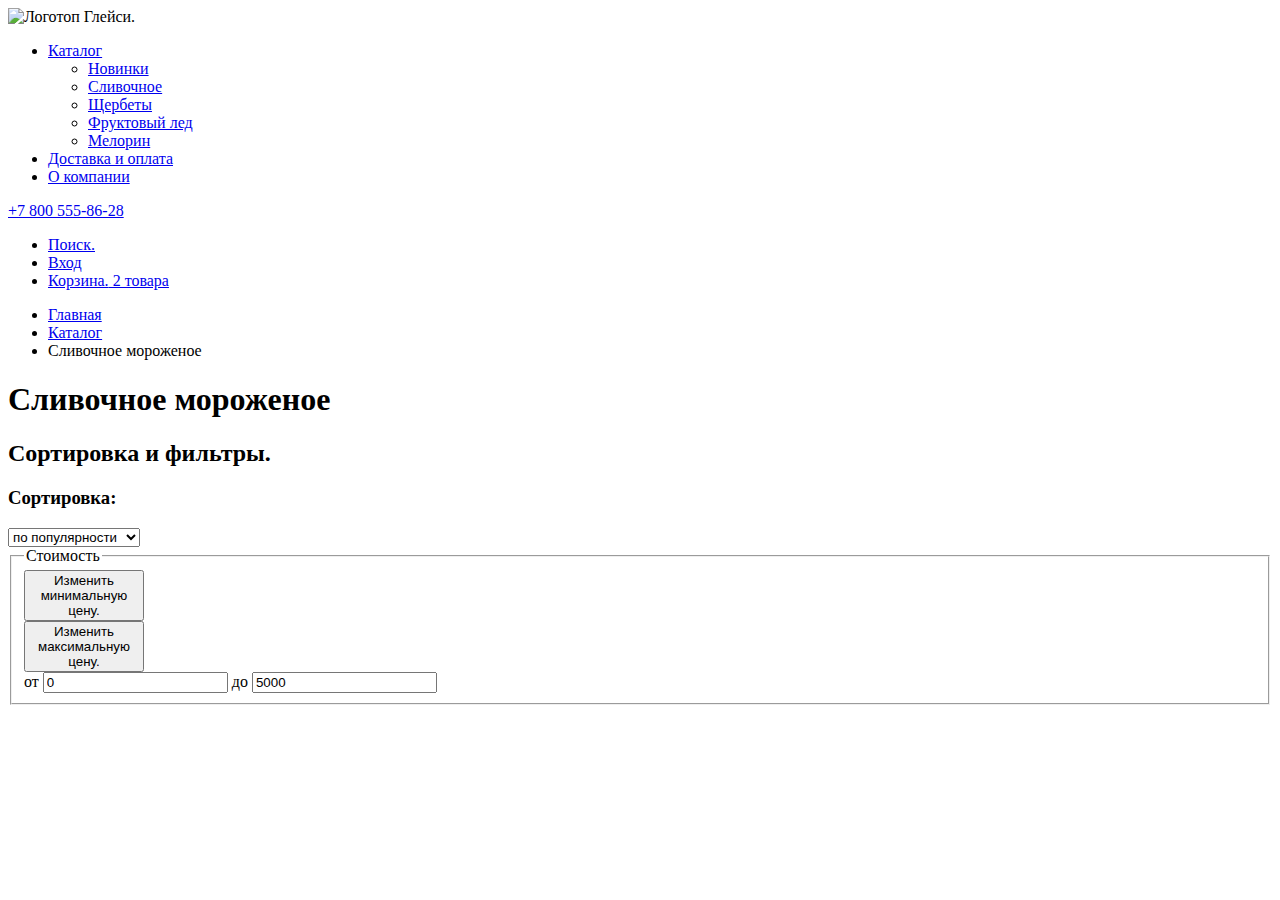
==== catalog.html @ 1df77bbe "разметка" ====
<!DOCTYPE html>
<html lang="ru">

  <head>
    <meta charset="utf-8">
    <title>Каталог: Сливочное мороженое</title>
    <link rel="stylesheet" href="styles/styles.css">
  </head>

  <body>
    <div class="page-wrapper">
      <header class="header main-header">
        <nav class="navigation">
          <img class="logo" src="" alt="Логотоп Глейси.">
          <ul class="navigation-list">
            <li class="navigation-item">
              <a class="navigation-link" href="#">
                Каталог
              </a>
              <ul class="submenu">
                <li class="submenu-item new-items">
                  <a class="submenu-link" href="#">Новинки</a>
                </li>
                <li class="submenu-item">
                  <a class="submenu-link" href="#">Сливочное</a>
                </li>
                <li class="submenu-item">
                  <a class="submenu-link" href="#">Щербеты</a>
                </li>
                <li class="submenu-item">
                  <a class="submenu-link" href="#">Фруктовый лед</a>
                </li>
                <li class="submenu-item">
                  <a class="submenu-link" href="#">Мелорин</a>
                </li>
              </ul>
            </li>
            <li class="navigation-item">
              <a class="navigation-link" href="#">
                Доставка и оплата
              </a>
            </li>
            <li class="navigation-item">
              <a class="navigation-link" href="#">
                О компании
              </a>
            </li>
          </ul>
        </nav>

        <div class="user-menu-wrapper">
          <a class="phone-link" href="tel:+78005558628">+7 800 555-86-28</a>
          <ul class="user-menu">
            <li class="user-menu-item search-link">
              <a class="user-menu-link" href="#">
                <span class="visually-hidden">Поиск.</span>
              </a>
            </li>
            <li class="user-menu-item login-link">
              <a class="user-menu-link" href="#">
                Вход
              </a>
            </li>
            <li class="user-menu-item cart-link">
              <a class="user-menu-link" href="#">
                <span class="visually-hidden">Корзина.</span>
                2 товара
              </a>
            </li>
          </ul>
        </div>
      </header>

      <main class="main-inner">
        <header class="inner-header">
          <ul class="breadcrumbs">
            <li class="breadcrumbs-item">
              <a class="breadcrumbs-link" href="index.html">Главная</a>
            </li>
            <li class="breadcrumbs-item">
              <a class="breadcrumbs-link" href="#">Каталог</a>
            </li>
            <li class="breadcrumbs-item">
              <a class="breadcrumbs-link breadcrumbs-link-current">Сливочное мороженое</a>
            </li>
          </ul>
          <h1 class="section-title">Сливочное мороженое</h1>
        </header>

        <section class="filters">
          <h2 class="visually-hidden">Сортировка и фильтры.</h2>
          <h3 class="filter-title">Сортировка:</h3>
          <select class="select-control">
            <option value="popular">по популярности</option>
            <option value="cheap">сначала дешевое</option>
            <option value="expensive">сначала дорогое</option>
          </select>
          <form class="catalog-filter" action="https://echo.htmlacademy.ru/" method="get">
            <fieldset class="catalog-filter-group">
              <legend class="catalog-filter-title price-title">Стоимость</legend>
              <div class="range">
                <div class="range-scale">
                  <div class="range-bar" style="left: 0; width: 120px">
                    <button class="range-toggle toggle-min" type="button">
                      <span class="visually-hidden">Изменить минимальную цену.</span>
                    </button>
                    <button class="range-toggle toggle-max" type="button">
                      <span class="visually-hidden">Изменить максимальную цену.</span>
                    </button>
                  </div>
                </div>
                <div class="range-wrapper-inputs">
                  <label class="catalog-filter-label">
                    от <input class="range-input" type="number" value="0" name="min-price">
                  </label>
                  <label class="catalog-filter-label">
                    до <input class="range-input" type="number" value="5000" name="max-price">
                  </label>
                </div>
              </div>
            </fieldset>
          </form>
        </section>
      </main>

      <footer>

      </footer>
    </div>
  </body>

</html>
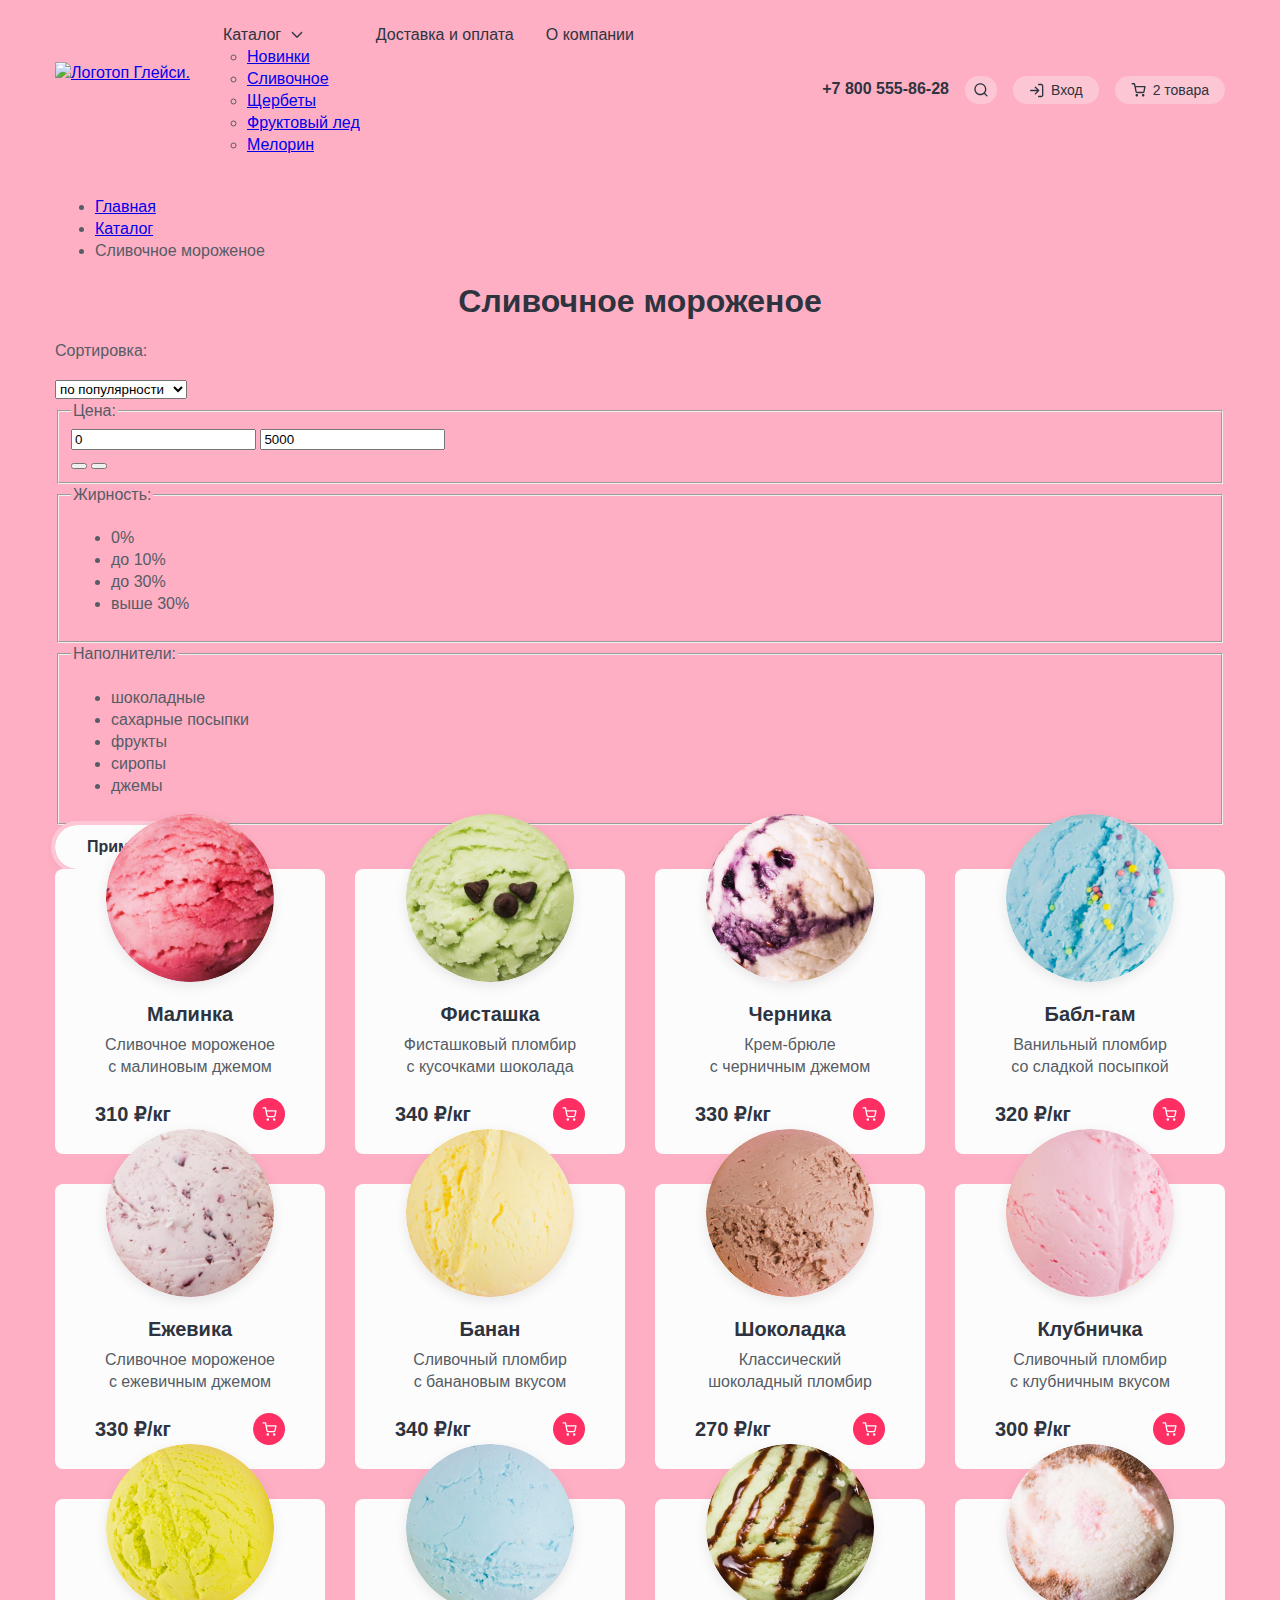
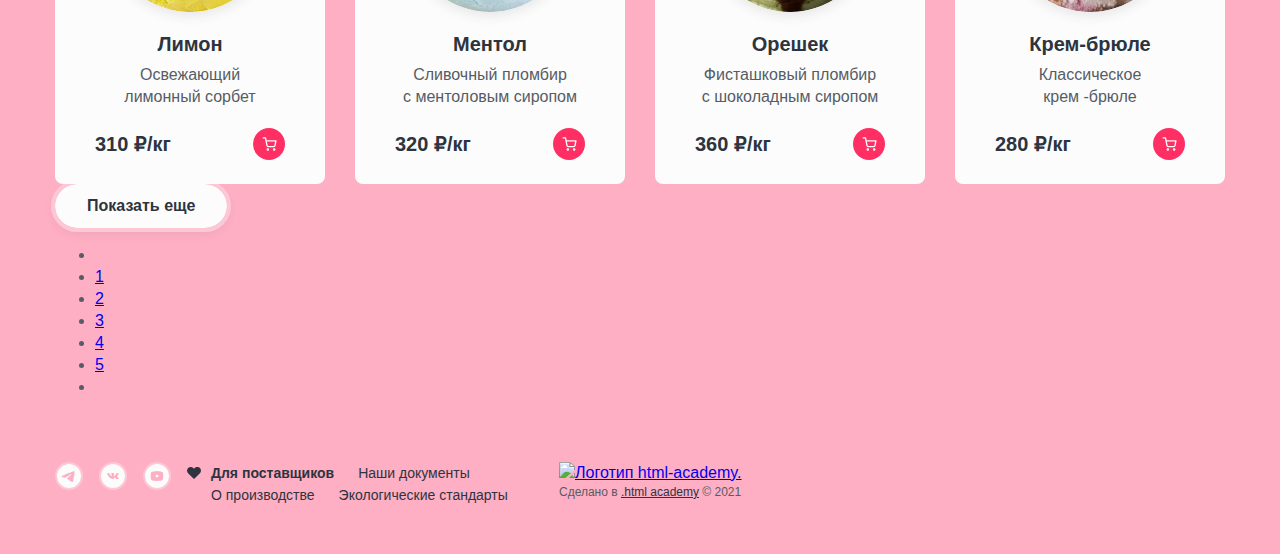
==== commit 02fd9684: "Стилизация главной страницы" ====
--- a/catalog.html
+++ b/catalog.html
@@ -11,10 +11,12 @@
     <div class="page-wrapper">
       <header class="header main-header">
         <nav class="navigation">
-          <img class="logo" src="" alt="Логотоп Глейси.">
+          <a class="logo-link" href="index.html">
+            <img class="logo" src="images/logo.svg" alt="Логотоп Глейси." width="137" height="56">
+          </a>
           <ul class="navigation-list">
             <li class="navigation-item">
-              <a class="navigation-link" href="#">
+              <a class="navigation-link catalog-link" href="#">
                 Каталог
               </a>
               <ul class="submenu">
@@ -51,18 +53,18 @@
         <div class="user-menu-wrapper">
           <a class="phone-link" href="tel:+78005558628">+7 800 555-86-28</a>
           <ul class="user-menu">
-            <li class="user-menu-item search-link">
-              <a class="user-menu-link" href="#">
+            <li class="user-menu-item">
+              <a class="user-menu-link search-link" href="#">
                 <span class="visually-hidden">Поиск.</span>
               </a>
             </li>
-            <li class="user-menu-item login-link">
-              <a class="user-menu-link" href="#">
+            <li class="user-menu-item">
+              <a class="user-menu-link login-link" href="#">
                 Вход
               </a>
             </li>
-            <li class="user-menu-item cart-link">
-              <a class="user-menu-link" href="#">
+            <li class="user-menu-item">
+              <a class="user-menu-link cart-link" href="#">
                 <span class="visually-hidden">Корзина.</span>
                 2 товара
               </a>
@@ -89,15 +91,28 @@
 
         <section class="filters">
           <h2 class="visually-hidden">Сортировка и фильтры.</h2>
-          <h3 class="filter-title">Сортировка:</h3>
+          <p class="filter-title">Сортировка:</p>
           <select class="select-control">
             <option value="popular">по популярности</option>
             <option value="cheap">сначала дешевое</option>
             <option value="expensive">сначала дорогое</option>
           </select>
+
           <form class="catalog-filter" action="https://echo.htmlacademy.ru/" method="get">
             <fieldset class="catalog-filter-group">
-              <legend class="catalog-filter-title price-title">Стоимость</legend>
+              <legend class="filter-title price-title">Цена:</legend>
+
+              <div class="range-wrapper-inputs">
+                <label class="catalog-filter-label">
+                  <span class="visually-hidden">от.</span>
+                  <input class="range-input" type="number" value="0" name="min-price">
+                </label>
+                <label class="catalog-filter-label">
+                  <span class="visually-hidden">до.</span>
+                  <input class="range-input" type="number" value="5000" name="max-price">
+                </label>
+              </div>
+
               <div class="range">
                 <div class="range-scale">
                   <div class="range-bar" style="left: 0; width: 120px">
@@ -109,22 +124,340 @@
                     </button>
                   </div>
                 </div>
-                <div class="range-wrapper-inputs">
-                  <label class="catalog-filter-label">
-                    от <input class="range-input" type="number" value="0" name="min-price">
-                  </label>
-                  <label class="catalog-filter-label">
-                    до <input class="range-input" type="number" value="5000" name="max-price">
-                  </label>
-                </div>
               </div>
             </fieldset>
+
+            <fieldset class="catalog-filter-group">
+              <legend class="filter-title">Жирность:</legend>
+              <ul class="catalog-filter-list">
+                <li class="catalog-filter-item">
+                  <label class="control">
+                    <input class="control-input visually-hidden" type="radio" name="fat-content" value="0%">
+                    <span class="control-mark"></span>
+                    <span class="control-label">0%</span>
+                  </label>
+                </li>
+                <li class="catalog-filter-item">
+                  <label class="control">
+                    <input class="control-input visually-hidden" type="radio" name="fat-content" value="до 10%" checked>
+                    <span class="control-mark"></span>
+                    <span class="control-label">до 10%</span>
+                  </label>
+                </li>
+                <li class="catalog-filter-item">
+                  <label class="control">
+                    <input class="control-input visually-hidden" type="radio" name="fat-content" value="до 30%">
+                    <span class="control-mark"></span>
+                    <span class="control-label">до 30%</span>
+                  </label>
+                </li>
+                <li class="catalog-filter-item">
+                  <label class="control">
+                    <input class="control-input visually-hidden" type="radio" name="fat-content" value="выше 30%">
+                    <span class="control-mark"></span>
+                    <span class="control-label">выше 30%</span>
+                  </label>
+                </li>
+              </ul>
+            </fieldset>
+
+            <fieldset class="catalog-filter-group">
+              <legend class="filter-title">Наполнители:</legend>
+              <ul class="catalog-filter-list">
+                <li class="catalog-filter-item">
+                  <label class="control">
+                    <input class="control-input visually-hidden" type="checkbox" name="chocolate" checked>
+                    <span class="control-mark"></span>
+                    <span class="control-label">шоколадные</span>
+                  </label>
+                </li>
+                <li class="catalog-filter-item">
+                  <label class="control">
+                    <input class="control-input visually-hidden" type="checkbox" name="sugar" checked>
+                    <span class="control-mark"></span>
+                    <span class="control-label">сахарные посыпки</span>
+                  </label>
+                </li>
+                <li class="catalog-filter-item">
+                  <label class="control">
+                    <input class="control-input visually-hidden" type="checkbox" name="fruits">
+                    <span class="control-mark"></span>
+                    <span class="control-label">фрукты</span>
+                  </label>
+                </li>
+                <li class="catalog-filter-item">
+                  <label class="control">
+                    <input class="control-input visually-hidden" type="checkbox" name="syrups">
+                    <span class="control-mark"></span>
+                    <span class="control-label">сиропы</span>
+                  </label>
+                </li>
+                <li class="catalog-filter-item">
+                  <label class="control">
+                    <input class="control-input visually-hidden" type="checkbox" name="jam">
+                    <span class="control-mark"></span>
+                    <span class="control-label">джемы</span>
+                  </label>
+                </li>
+              </ul>
+            </fieldset>
+            <button class="button filter-button" type="submit">Применить</button>
           </form>
         </section>
+
+        <section class="catalog">
+          <h2 class="visually-hidden">Каталог.</h2>
+          <ul class="product-list">
+            <li class="product-list-item">
+              <a class="product-list-link" href="#">
+                <img class="product-img" src="images/raspberry.png" alt="" width="168" height="168">
+                <h2 class="product-title">Малинка</h2>
+                <p class="product-description">Сливочное мороженое с&nbsp;малиновым джемом</p>
+              </a>
+              <div class="price-wrapper">
+                <b class="product-price">310 ₽/кг</b>
+                <button class="add-to-cart-button" type="button">
+                  <span class="visually-hidden">Добавить в корзину.</span>
+                </button>
+              </div>
+            </li>
+            <li class="product-list-item">
+              <a class="product-list-link" href="#">
+                <img class="product-img" src="images/pistachio.png" alt="" width="168" height="168">
+                <h2 class="product-title">Фисташка</h2>
+                <p class="product-description">Фисташковый пломбир с&nbsp;кусочками шоколада</p>
+              </a>
+              <div class="price-wrapper">
+                <b class="product-price">340 ₽/кг</b>
+                <button class="add-to-cart-button" type="button">
+                  <span class="visually-hidden">Добавить в корзину.</span>
+                </button>
+              </div>
+            </li>
+            <li class="product-list-item">
+              <a class="product-list-link" href="#">
+                <img class="product-img" src="images/blueberry.png" alt="" width="168" height="168">
+                <h2 class="product-title">Черника</h2>
+                <p class="product-description">Крем-брюле с&nbsp;черничным джемом</p>
+              </a>
+              <div class="price-wrapper">
+                <b class="product-price">330 ₽/кг</b>
+                <button class="add-to-cart-button" type="button">
+                  <span class="visually-hidden">Добавить в корзину.</span>
+                </button>
+              </div>
+            </li>
+            <li class="product-list-item">
+              <a class="product-list-link" href="#">
+                <img class="product-img" src="images/bubble-gum.png" alt="" width="168" height="168">
+                <h2 class="product-title">Бабл-гам</h2>
+                <p class="product-description">Ванильный пломбир со&nbsp;сладкой посыпкой</p>
+              </a>
+              <div class="price-wrapper">
+                <b class="product-price">320 ₽/кг</b>
+                <button class="add-to-cart-button" type="button">
+                  <span class="visually-hidden">Добавить в корзину.</span>
+                </button>
+              </div>
+            </li>
+            <li class="product-list-item">
+              <a class="product-list-link" href="#">
+                <img class="product-img" src="images/blackberry.png" alt="" width="168" height="168">
+                <h2 class="product-title">Ежевика</h2>
+                <p class="product-description">Сливочное мороженое с&nbsp;ежевичным джемом</p>
+              </a>
+              <div class="price-wrapper">
+                <b class="product-price">330 ₽/кг</b>
+                <button class="add-to-cart-button" type="button">
+                  <span class="visually-hidden">Добавить в корзину.</span>
+                </button>
+              </div>
+            </li>
+            <li class="product-list-item">
+              <a class="product-list-link" href="#">
+                <img class="product-img" src="images/banana.png" alt="" width="168" height="168">
+                <h2 class="product-title">Банан</h2>
+                <p class="product-description">Сливочный пломбир с&nbsp;банановым вкусом</p>
+              </a>
+              <div class="price-wrapper">
+                <b class="product-price">340 ₽/кг</b>
+                <button class="add-to-cart-button" type="button">
+                  <span class="visually-hidden">Добавить в корзину.</span>
+                </button>
+              </div>
+            </li>
+            <li class="product-list-item">
+              <a class="product-list-link" href="#">
+                <img class="product-img" src="images/chocolate.png" alt="" width="168" height="168">
+                <h2 class="product-title">Шоколадка</h2>
+                <p class="product-description">Классический шоколадный&nbsp;пломбир</p>
+              </a>
+              <div class="price-wrapper">
+                <b class="product-price">270 ₽/кг</b>
+                <button class="add-to-cart-button" type="button">
+                  <span class="visually-hidden">Добавить в корзину.</span>
+                </button>
+              </div>
+            </li>
+            <li class="product-list-item">
+              <a class="product-list-link" href="#">
+                <img class="product-img" src="images/strawberry.png" alt="" width="168" height="168">
+                <h2 class="product-title">Клубничка</h2>
+                <p class="product-description">Сливочный пломбир с&nbsp;клубничным вкусом</p>
+              </a>
+              <div class="price-wrapper">
+                <b class="product-price">300 ₽/кг</b>
+                <button class="add-to-cart-button" type="button">
+                  <span class="visually-hidden">Добавить в корзину.</span>
+                </button>
+              </div>
+            </li>
+            <li class="product-list-item">
+              <a class="product-list-link" href="#">
+                <img class="product-img" src="images/lemon.png" alt="" width="168" height="168">
+                <h2 class="product-title">Лимон</h2>
+                <p class="product-description">Освежающий лимонный&nbsp;сорбет</p>
+              </a>
+              <div class="price-wrapper">
+                <b class="product-price">310 ₽/кг</b>
+                <button class="add-to-cart-button" type="button">
+                  <span class="visually-hidden">Добавить в корзину.</span>
+                </button>
+              </div>
+            </li>
+            <li class="product-list-item">
+              <a class="product-list-link" href="#">
+                <img class="product-img" src="images/menthol.png" alt="" width="168" height="168">
+                <h2 class="product-title">Ментол</h2>
+                <p class="product-description">Сливочный пломбир с&nbsp;ментоловым сиропом</p>
+              </a>
+              <div class="price-wrapper">
+                <b class="product-price">320 ₽/кг</b>
+                <button class="add-to-cart-button" type="button">
+                  <span class="visually-hidden">Добавить в корзину.</span>
+                </button>
+              </div>
+            </li>
+            <li class="product-list-item">
+              <a class="product-list-link" href="#">
+                <img class="product-img" src="images/nut.png" alt="" width="168" height="168">
+                <h2 class="product-title">Орешек</h2>
+                <p class="product-description">Фисташковый пломбир с&nbsp;шоколадным сиропом</p>
+              </a>
+              <div class="price-wrapper">
+                <b class="product-price">360 ₽/кг</b>
+                <button class="add-to-cart-button" type="button">
+                  <span class="visually-hidden">Добавить в корзину.</span>
+                </button>
+              </div>
+            </li>
+            <li class="product-list-item">
+              <a class="product-list-link" href="#">
+                <img class="product-img" src="images/creme-brulee.png" alt="" width="168" height="168">
+                <h2 class="product-title">Крем-брюле</h2>
+                <p class="product-description">Классическое крем&nbsp;-брюле </p>
+              </a>
+              <div class="price-wrapper">
+                <b class="product-price">280 ₽/кг</b>
+                <button class="add-to-cart-button" type="button">
+                  <span class="visually-hidden">Добавить в корзину.</span>
+                </button>
+              </div>
+            </li>
+          </ul>
+
+          <div class="pagination-wrapper">
+            <button class="button button-light button-show-more" type="button">Показать еще</button>
+            <ul class="pagination">
+              <li class="pagination-button pagination-prev">
+                <a class="pagination-prev-link" href="#">
+                  <span class="visually-hidden">Назад.</span>
+                </a>
+              </li>
+              <li class="pagination-item">
+                <a class="pagination-link pagination-current" href="#">1</a>
+              </li>
+              <li class="pagination-item">
+                <a class="pagination-link" href="#">2</a>
+              </li>
+              <li class="pagination-item">
+                <a class="pagination-link" href="#">3</a>
+              </li>
+              <li class="pagination-item">
+                <a class="pagination-link" href="#">4</a>
+              </li>
+              <li class="pagination-item">
+                <a class="pagination-link" href="#">5</a>
+              </li>
+              <li class="pagination-button pagination-next">
+                <a class="pagination-next-link" href="#">
+                  <span class="visually-hidden">Вперёд.</span>
+                </a>
+              </li>
+            </ul>
+          </div>
+        </section>
       </main>
 
-      <footer>
-
+      <footer class="footer catalog-footer">
+        <ul class="social-list footer-social-list">
+          <ul class="social-list footer-social-list">
+            <li class="social-item">
+              <a class="social-link telegram-link" href="https://t.me/htmlacademy" target="_blank">
+                <svg class="telegram-icon" xmlns="http://www.w3.org/2000/svg" width="24" height="24" fill="none"
+                  viewBox="0 0 16 16">
+                  <path fill="currentColor" fill-rule="evenodd"
+                    d="M16 8A8 8 0 1 1 0 8a8 8 0 0 1 16 0ZM8.287 5.906c-.778.323-2.334.993-4.666 2.01-.378.15-.577.297-.595.441-.03.244.275.34.69.47l.175.056c.408.133.958.288 1.243.294.26.006.549-.101.868-.32 2.179-1.471 3.303-2.214 3.374-2.23.05-.012.12-.026.166.016.047.041.042.12.037.141-.03.129-1.226 1.241-1.846 1.817a18.84 18.84 0 0 0-.546.522c-.38.366-.664.64.016 1.088.326.216.588.394.848.571.285.194.569.387.937.629.093.061.183.124.27.186.331.237.63.449.997.416.214-.02.435-.221.547-.82.265-1.418.786-4.487.907-5.752a1.41 1.41 0 0 0-.014-.315.337.337 0 0 0-.114-.217.522.522 0 0 0-.31-.093c-.301.005-.762.166-2.984 1.09Z"
+                    clip-rule="evenodd" />
+                </svg>
+                <span class="visually-hidden">Телеграм.</span>
+              </a>
+            </li>
+            <li class="social-item">
+              <a class="social-link vk-link" href="https://vk.com/htmlacademy" target="_blank">
+                <svg class="vk-icon" xmlns="http://www.w3.org/2000/svg" width="24" height="24" fill="none"
+                  viewBox="0 0 16 16">
+                  <path fill="currentColor" fill-rule="evenodd"
+                    d="M16 8A8 8 0 1 1 0 8a8 8 0 0 1 16 0ZM8.392 9.983h-.478s-1.055.056-1.984-.792c-1.013-.925-1.908-2.76-1.908-2.76s-.052-.12.004-.178c.063-.066.235-.07.235-.07l1.143-.006s.108.016.185.065c.063.041.099.118.099.118s.185.41.43.78c.477.723.7.881.861.803.237-.112.166-1.022.166-1.022s.004-.33-.12-.477c-.095-.114-.275-.147-.354-.156-.065-.008.041-.139.178-.198.206-.088.569-.093.998-.09.334.004.43.022.561.05.304.064.294.27.274.714a9.697 9.697 0 0 0-.013.464l-.003.126c-.007.228-.015.488.156.585.087.05.301.007.837-.79.254-.378.444-.822.444-.822s.042-.08.107-.113c.066-.035.155-.024.155-.024l1.203-.007s.361-.038.42.105c.061.15-.135.5-.627 1.075-.463.541-.69.743-.672.92.013.13.16.247.445.48.592.481.75.734.788.794a.326.326 0 0 0 .007.01c.265.386-.294.416-.294.416l-1.069.013s-.23.04-.531-.142c-.158-.095-.313-.25-.46-.398-.225-.226-.433-.435-.61-.386-.298.083-.289.646-.289.646s.002.12-.066.184c-.073.07-.218.083-.218.083Z"
+                    clip-rule="evenodd" />
+                </svg>
+                <span class="visually-hidden">Вконтакте.</span>
+              </a>
+            </li>
+            <li class="social-item">
+              <a class="social-link youtube-link" href="https://www.youtube.com/user/htmlacademyru" target="_blank">
+                <svg class="youtube-icon" xmlns="http://www.w3.org/2000/svg" width="24" height="24" fill="none"
+                  viewBox="0 0 16 16">
+                  <path fill="currentColor"
+                    d="m9.336 7.86-1.872-.873c-.163-.075-.297.01-.297.19v1.646c0 .18.134.265.297.19l1.871-.874c.164-.076.164-.201 0-.278ZM8 0a8 8 0 1 0 0 16A8 8 0 0 0 8 0Zm0 11.25c-4.095 0-4.167-.37-4.167-3.25S3.905 4.75 8 4.75s4.167.37 4.167 3.25-.072 3.25-4.167 3.25Z" />
+                </svg>
+                <span class="visually-hidden">Ютуб.</span>
+              </a>
+            </li>
+          </ul>
+
+          <ul class="footer-menu">
+            <li class="footer-menu-item">
+              <a class="footer-menu-link heart-link" href="#">Для поставщиков</a>
+            </li>
+            <li class="footer-menu-item">
+              <a class="footer-menu-link" href="#">Наши документы</a>
+            </li>
+            <li class="footer-menu-item">
+              <a class="footer-menu-link" href="#">О производстве</a>
+            </li>
+            <li class="footer-menu-item">
+              <a class="footer-menu-link" href="#">Экологические стандарты</a>
+            </li>
+          </ul>
+
+          <div class="html-academy">
+            <a href="https://htmlacademy.ru/" target="_blank">
+              <img class="html-logo" src="" alt="Логотип html-academy.">
+            </a>
+            <p class="made-in-html">Сделано в <a class="html-academy-link" href="https://htmlacademy.ru/"
+                target="_blank">.html academy</a> © 2021</p>
+          </div>
       </footer>
     </div>
   </body>
--- a/styles/styles.css
+++ b/styles/styles.css
@@ -0,0 +1,920 @@
+@font-face {
+  font-family: "Inter";
+  font-style: normal;
+  font-weight: 400;
+  src: url("../fonts/inter-400.woff2") format("woff2");
+  font-display: swap;
+}
+
+@font-face {
+  font-family: "Inter";
+  font-style: normal;
+  font-weight: 700;
+  src: url("../fonts/inter-700.woff2") format("woff2");
+  font-display: swap;
+}
+
+@font-face {
+  font-family: "Inter";
+  font-style: normal;
+  font-weight: 900;
+  src: url("../fonts/inter-900.woff2") format("woff2");
+  font-display: swap;
+}
+
+.visually-hidden {
+  position: absolute;
+  width: 1px;
+  height: 1px;
+  margin: -1px;
+  padding: 0;
+  border: 0;
+  clip: rect(0 0 0 0);
+  overflow: hidden;
+}
+
+body {
+  font-family: "Inter", sans-serif;
+  font-weight: 400;
+  font-size: 16px;
+  line-height: 22px;
+  color: #565c66;
+  background-color: #feafc3;
+  padding: 0;
+  margin: 0;
+}
+
+.button {
+  font-family: inherit;
+  font-weight: 700;
+  font-size: 16px;
+  line-height: 20px;
+  text-align: center;
+  color: #2D3440;
+  background-color: #fcfcfc;
+  padding: 12px 32px;
+  border-radius: 26px;
+  border: none;
+  outline: 4px solid #fec7d5;
+  box-shadow: 0 4px 12px rgba(45, 52, 64, 0.1);
+  cursor: pointer;
+}
+
+.button:hover {
+  background-color: #fec7d5;
+  outline: 4px solid #fcfcfc;
+  box-shadow: 0 4px 15px rgba(133, 133, 133, 0.15);
+}
+
+.button:active {
+  background: #fcfcfc;
+  outline: 2px solid #2d3440;
+}
+
+.button:focus {
+  background: #fec7d5;
+  outline: 2px solid #2d3440;
+}
+
+.button:disabled {
+  font-weight: 400;
+  color: #b9b9b9;
+  background: #e7e7e7;
+}
+
+.button:disabled:hover {
+  outline: 4px solid #fec7d5;
+  cursor: default;
+}
+
+.pink-button {
+  color: #fcfcfc;
+  background-color: #ff2f64;
+}
+
+.pink-button:hover {
+  color: #2d3440;
+  background: rgba(252, 252, 252, 0.3);
+  outline: 4px solid #FF2F64;
+}
+
+.pink-button:active {
+  color: #fcfcfc;
+  background: #FEAFC3;
+  outline: 2px solid #2D3440;
+  box-shadow: 0 4px 12px rgba(45, 52, 64, 0.1);
+}
+
+.pink-button:focus {
+  outline: 2px solid #2D3440;
+  background-color: #ff2f64;
+  box-shadow: 0 4px 12px rgba(45, 52, 64, 0.1);
+}
+
+.pink-button:disabled {
+  font-weight: 400;
+  color: #565c66;
+  background: #b9b9b9;
+  outline: 4px solid rgba(185, 185, 185, 0.3);
+}
+
+.pink-button:disabled:hover {
+  outline: 4px solid rgba(185, 185, 185, 0.3);
+}
+
+.page-wrapper {
+  width: 1170px;
+  margin: 0 auto;
+}
+
+.header {
+  display: flex;
+  flex-wrap: wrap;
+  justify-content: space-between;
+  align-items: center;
+  padding: 24px 0;
+}
+
+.logo-link {
+  width: 137px;
+  height: 56px;
+  margin-right: 15px;
+}
+
+.navigation {
+  display: flex;
+  flex-wrap: wrap;
+  align-items: center;
+}
+
+.navigation-list {
+  width: 500px;
+  display: flex;
+  flex-wrap: wrap;
+  list-style-type: none;
+  margin: 0;
+  padding: 0;
+}
+
+.navigation-link {
+  font-weight: 400;
+  font-size: 16px;
+  line-height: 20px;
+  color: #2d3440;
+  text-decoration: none;
+  padding: 8px 16px;
+}
+
+.catalog-link {
+  padding-right: 38px;
+  background: url("../images/arrow.svg") no-repeat right 16px center;
+}
+
+.user-menu-wrapper {
+  display: flex;
+  flex-wrap: wrap;
+  gap: 16px;
+}
+
+.user-menu {
+  display: flex;
+  flex-wrap: wrap;
+  gap: 16px;
+  margin: 0;
+  padding: 0;
+  list-style-type: none;
+}
+
+.phone-link {
+  font-weight: 700;
+  font-size: 16px;
+  line-height: 20px;
+  color: #2d3440;
+  text-decoration: none;
+}
+
+.user-menu-link {
+  font-weight: 400;
+  font-size: 14px;
+  line-height: 20px;
+  color: #2d3440;
+  background: rgba(252, 252, 252, 0.3);
+  border-radius: 30px;
+  text-decoration: none;
+  padding: 6px 16px;
+}
+
+.search-link {
+  background-image: url("../images/search.svg");
+  background-repeat: no-repeat;
+  background-position: center;
+  border-radius: 27px;
+}
+
+.login-link {
+  padding-left: 38px;
+  background-image: url("../images/log-in.svg");
+  background-repeat: no-repeat;
+  background-position: left 16px center;
+}
+
+.cart-link {
+  padding-left: 38px;
+  background-image: url("../images/cart.svg");
+  background-repeat: no-repeat;
+  background-position: left 16px center;
+}
+
+.section-title {
+  font-weight: 900;
+  font-size: 32px;
+  line-height: 46px;
+  color: #2d3440;
+  text-align: center;
+  margin: 0;
+  padding: 0;
+}
+
+.slider {
+  margin-bottom: 80px;
+}
+
+.slider-product {
+  display: flex;
+  align-items: center;
+}
+
+.slider-left-column {
+  width: 470px;
+  padding-left: 70px;
+}
+
+.slider-product-title {
+  font-weight: 900;
+  font-size: 36px;
+  line-height: 46px;
+  color: #2d3440;
+  padding: 0;
+  margin: 5px 0 25px 0;
+}
+
+.slider-product-description {
+  font-weight: 400;
+  font-size: 18px;
+  line-height: 24px;
+  color: #2d3440;
+  padding: 0;
+  margin: 0 0 48px 0;
+}
+
+.slider-button {
+  width: 38px;
+  height: 38px;
+  color: #fcfcfc;
+  background-color: rgba(252, 252, 252, 0.3);
+  border-radius: 50%;
+  border: 2px solid #fcfcfc;
+  cursor: pointer;
+  position: relative;
+}
+
+.slider-button:hover {
+  color: #2d3440;
+  background-color: #fcfcfc;
+}
+
+.slider-button:active {
+  color: #2d3440;
+  background-color: rgba(252, 252, 252, 0.5);
+  border-color: transparent;
+}
+
+.slider-button:focus {
+  color: #2d3440;
+  border-color: #2d3440;
+  outline: none;
+}
+
+.slider-button:disabled {
+  opacity: 0.3;
+}
+
+.slider-button:disabled:hover {
+  color: #fcfcfc;
+  background-color: rgba(252, 252, 252, 0.3);
+  border: 2px solid #fcfcfc;
+  cursor: default;
+}
+
+.slider-image {
+  padding: 21px 0 0 20px;
+  position: relative;
+}
+
+.slider-image::before {
+  content: "";
+  width: 312px;
+  height: 312px;
+  position: absolute;
+  background-color: #ffcbd8;
+}
+
+.slider-next {
+  transform: rotate(180deg);
+}
+
+.slider-arrow {
+  position: absolute;
+  top: 11px;
+  left: 12px;
+}
+
+.slider-pagination-wrapper {
+  display: flex;
+  flex-wrap: wrap;
+  justify-content: space-between;
+}
+
+.slider-pagination {
+  padding: 0;
+  margin: 0;
+  display: flex;
+  gap: 8px;
+  list-style-type: none;
+}
+
+.slider-pagination-button {
+  width: 12px;
+  height: 12px;
+  border: none;
+  background-color: rgb(252, 252, 252, 0.3);
+  border-radius: 50%;
+  cursor: pointer;
+}
+
+.slider-pagination-button-current {
+  background-color: #fcfcfc;
+}
+
+.slider-pagination-button:hover {
+  outline: 1px solid #fcfcfc;
+  outline-offset: -1px;
+}
+
+.slider-pagination-button:active {
+  background-color: rgb(252, 252, 252, 0.5);
+  outline: none;
+}
+
+.slider-pagination-button:focus {
+  outline: 1px solid #2d3440;
+}
+
+.social-list {
+  padding: 0;
+  margin: 0;
+  display: flex;
+  gap: 16px;
+  list-style-type: none;
+}
+
+.gifts {
+  margin-bottom: 80px;
+}
+
+.gifts-section-title {
+  margin-bottom: 55px;
+}
+
+.gift-list {
+  padding: 0;
+  margin: 0;
+  list-style-type: none;
+  display: flex;
+  flex-wrap: wrap;
+  gap: 30px;
+}
+
+.gift-item {
+  width: 570px;
+  color: #2d3440;
+  background-color: #ff7799;
+  border-radius: 16px;
+  padding: 36px;
+  box-sizing: border-box;
+}
+
+.raspberry-gift {
+  background-image: url("../images/raspberry-present.png");
+  background-repeat: no-repeat;
+  background-position: right;
+}
+
+.marshmallow-gift {
+  background-image: url("../images/marshmallow-present.png");
+  background-repeat: no-repeat;
+  background-position: right;
+}
+
+.gift-title {
+  font-weight: 700;
+  font-size: 24px;
+  line-height: 30px;
+  padding: 0;
+  margin: 0 0 28px 0;
+  width: 260px;
+}
+
+.gift-description {
+  width: 330px;
+  padding: 0;
+  margin: 0 0 28px 0;
+}
+
+.popular-products {
+  margin-bottom: 80px;
+}
+
+.popular-products-title {
+  margin-bottom: 107px;
+}
+
+.product-list {
+  display: grid;
+  grid-template-columns: 270px 270px 270px 270px;
+  gap: 30px;
+  list-style-type: none;
+  padding: 0;
+  margin: 0;
+}
+
+.product-list-item {
+  background-color: #fcfcfc;
+  border-radius: 8px;
+  padding: 133px 40px 24px;
+  position: relative;
+}
+
+.product-img {
+  border-radius: 50%;
+  display: block;
+  box-shadow: 0 4px 12px rgba(45, 52, 64, 0.1);
+  position: absolute;
+  top: -55px;
+}
+
+.product-list-link {
+  text-decoration: none;
+  display: flex;
+  flex-direction: column;
+  align-items: center;
+}
+
+.product-title {
+  margin: 0 0 8px 0;
+  padding: 0;
+  font-weight: 700;
+  font-size: 20px;
+  line-height: 24px;
+  text-align: center;
+  color: #2d3440;
+}
+
+.product-description {
+  margin: 0 0 20px 0;
+  padding: 0;
+  color: #565c66;
+  text-align: center;
+}
+
+.product-price {
+  font-weight: 700;
+  font-size: 20px;
+  line-height: 24px;
+  color: #2d3440;
+}
+
+.price-wrapper {
+  display: flex;
+  flex-wrap: wrap;
+  justify-content: space-between;
+  align-items: center;
+}
+
+.add-to-cart-button {
+  width: 32px;
+  height: 32px;
+  border: none;
+  border-radius: 50%;
+  background-color: #ff2f64;
+  background-image: url("../images/white-cart.svg");
+  background-repeat: no-repeat;
+  background-position: center;
+  cursor: pointer;
+}
+
+.add-to-cart-button:hover {
+  opacity: 0.6;
+}
+
+.add-to-cart-button:active {
+  opacity: 0.3;
+}
+
+.add-to-cart-button:focus {
+  outline: 3px solid #000000;
+}
+
+.add-to-cart-button:disabled {
+  background-color: #565c66;
+  cursor: default;
+}
+
+.add-to-cart-button:disabled:hover {
+  background-color: #565c66;
+  opacity: 1;
+}
+
+.about-us-wrapper {
+  background-color: #eadfc5;
+  background-image: url("../images/pattern.jpg");
+  border-radius: 16px;
+  margin-bottom: 80px;
+}
+
+.about-us {
+  padding: 56px 40px;
+  margin: 20px;
+  display: inline-block;
+  background-color: #ffffff;
+  border-radius: 16px;
+}
+
+.about-us-title {
+  margin-bottom: 56px;
+}
+
+.about-us-list {
+  display: grid;
+  grid-template-columns: 505px 505px;
+  gap: 32px 40px;
+  margin: 0;
+  padding: 0;
+  list-style-type: none;
+}
+
+.about-us-item {
+  width: 442px;
+  padding-left: 65px;
+  margin: 0;
+}
+
+.ice-cream-icon {
+  background: url("../images/ice-cream-icon.svg") no-repeat left top;
+}
+
+.cow-icon {
+  background: url("../images/cow-icon.svg") no-repeat left top;
+}
+
+.leaf-icon {
+  background: url("../images/leaf-icon.svg") no-repeat left top;
+}
+
+.termo-icon {
+  background: url("../images/termo-icon.svg") no-repeat left top;
+}
+
+.about-us-text {
+  margin: 0;
+  padding: 0;
+}
+
+.news-wrapper {
+  display: flex;
+  flex-wrap: wrap;
+  justify-content: space-between;
+  margin-bottom: 80px;
+}
+
+.news {
+  width: 570px;
+  color: #2d3440;
+  background-color: #fcfcfc;
+  background-image: url("../images/news-bg.png");
+  background-repeat: no-repeat;
+  background-size: cover;
+  background-position: right;
+  border-radius: 16px;
+  padding: 32px;
+  box-sizing: border-box;
+}
+
+.news-title {
+  font-weight: 400;
+  font-size: 16px;
+  line-height: 20px;
+  color: #565c66;
+  padding: 0;
+  margin: 0 0 12px 0;
+}
+
+.news-theme {
+  font-weight: 700;
+  font-size: 24px;
+  line-height: 30px;
+  width: 300px;
+  margin: 0;
+  padding: 0;
+}
+
+.newsletter {
+  display: inline-block;
+  width: 570px;
+  color: #565c66;
+  background-color: #fcfcfc;
+  border-radius: 16px;
+  padding: 26px;
+  margin: 6px;
+  box-sizing: border-box;
+}
+
+.newsletter-wrapper {
+  background-color: #1e90ff;
+  background-image: url("../images/subscribtion-bg.png");
+  background-repeat: no-repeat;
+  background-size: cover;
+  border-radius: 16px;
+}
+
+.subscribe-text {
+  padding: 0;
+  margin: 0 0 42px 0;
+}
+
+.subscription-form {
+  display: flex;
+  flex-wrap: wrap;
+  justify-content: space-between;
+}
+
+.subscription-field {
+  width: 332px;
+}
+
+.delivery {
+  background-color: #fcfcfc;
+  background-image: url("../images/delivery-bg.jpg");
+  background-repeat: no-repeat;
+  background-size: cover;
+  border-radius: 16px;
+  display: flex;
+  flex-wrap: wrap;
+  justify-content: space-between;
+  align-items: center;
+  padding: 64px;
+  margin-bottom: 80px;
+}
+
+.delivery-left-column {
+  width: 380px;
+  margin-left: 36px;
+}
+
+.delivery-title {
+  text-align: left;
+}
+
+.delivery-form {
+  display: flex;
+  flex-direction: column;
+  width: 500px;
+  background-color: #fcfcfc;
+  box-shadow: 0 15px 40px rgba(45, 52, 64, 0.12);
+  border-radius: 8px;
+  padding: 40px;
+  box-sizing: border-box;
+}
+
+.delivery-form-text {
+  padding: 0;
+  margin: 0 0 32px 0;
+}
+
+.delivery-form-label {
+  font-weight: 700;
+  font-size: 16px;
+  line-height: 20px;
+  color: #2d3440;
+  margin-bottom: 8px;
+}
+
+.form-wrapper {
+  display: flex;
+  flex-wrap: wrap;
+  gap: 20px 16px;
+  margin-bottom: 32px;
+}
+
+.input-wrapper {
+  display: flex;
+  flex-direction: column;
+}
+
+.date-field {
+  width: 117px;
+}
+
+.phone-field {
+  width: 287px;
+}
+
+.address-field {
+  width: 420px;
+}
+
+.delivery-form-button {
+  width: fit-content;
+  align-self: center;
+}
+
+/* Формы и состояния форм */
+
+.field {
+  box-sizing: border-box;
+  padding: 14px 16px;
+  font-family: inherit;
+  font-weight: 400;
+  font-size: 16px;
+  line-height: 20px;
+  color: #2d3440;
+  background: #ffffff;
+  border: 1px solid #b9b9b9;
+  border-radius: 4px;
+}
+
+.field::placeholder {
+  color: #b9b9b9;
+}
+
+.field:hover {
+  border-color: #2d3440;
+}
+
+.field:hover::placeholder {
+  color: #2d3440;
+}
+
+.field:focus {
+  outline: 2px solid #2d3440;
+}
+
+.field:invalid {
+  border-color: #ea5454;
+}
+
+.field:invalid:hover {
+  outline: 1px solid #ea5454;
+}
+
+.field:placeholder-shown {
+  border: 1px solid #b9b9b9;
+}
+
+.field:placeholder-shown:hover {
+  border-color: #2d3440;
+  outline: none;
+}
+
+.field:disabled {
+  background-color: #e7e7e7;
+}
+
+.field:disabled:hover {
+  border-color: #b9b9b9;
+}
+
+.field:disabled::placeholder {
+  color: #2d3440;
+}
+
+.contacts-wrapper {
+  background-color: #ede1e1;
+  background-image: url("../images/feedback-bg.jpg");
+  background-repeat: no-repeat;
+  background-size: cover;
+  border-radius: 16px;
+  padding: 64px;
+}
+
+.contacts {
+  background-color: #fcfcfc;
+  box-shadow: 0 8px 16px rgba(45, 52, 64, 0.12);
+  border-radius: 8px;
+  width: 343px;
+  padding: 40px;
+  box-sizing: border-box;
+}
+
+.contacts-text {
+  margin: 0 0 12px 0;
+}
+
+.address {
+  font-style: normal;
+  font-weight: 700;
+  font-size: 20px;
+  line-height: 24px;
+  color: #2d3440;
+  margin-bottom: 24px;
+}
+
+.contacts-phone {
+  font-weight: 700;
+  font-size: 20px;
+  line-height: 24px;
+  color: #2d3440;
+  text-decoration: none;
+  display: block;
+}
+
+.schedule {
+  font-size: 14px;
+  line-height: 20px;
+  color: #565C66;
+  margin-bottom: 32px;
+  display: block;
+}
+
+.footer {
+  display: flex;
+  flex-wrap: wrap;
+  justify-content: space-between;
+  padding: 48px 14px 48px 0;
+}
+
+.footer-menu {
+  padding: 0;
+  margin: 0;
+  width: 356px;
+  display: flex;
+  flex-wrap: wrap;
+  list-style-type: none;
+}
+
+.footer-menu-link {
+  padding-left: 24px;
+  font-weight: 400;
+  font-size: 14px;
+  line-height: 20px;
+  color: #2d3440;
+  text-decoration: none;
+}
+
+.heart-link {
+  font-weight: 700;
+  background: url("../images/heart-icon.svg") no-repeat left center;
+}
+
+.made-in-html {
+  font-size: 12px;
+  line-height: 16px;
+  padding: 0;
+  margin: 0;
+}
+
+.html-academy-link {
+  color: #2d3440;
+}
+
+.social-link {
+  display: block;
+  width: 24px;
+  height: 24px;
+  color: #fcfcfc;
+  border: 2px solid #fec7d5;
+  border-radius: 50%;
+  position: relative;
+}
+
+.social-link:hover::after,
+.social-link:focus::after {
+  content: "";
+  position: absolute;
+  background-color: #2d3440;
+  width: 22px;
+  height: 22px;
+  border-radius: 50%;
+  top: 1px;
+  left: 1px;
+  z-index: -1;
+}
+
+.social-link:active {
+  opacity: 0.6;
+}
+
+.social-link:focus {
+  border: 2px solid #2d3440;
+  outline: none;
+}
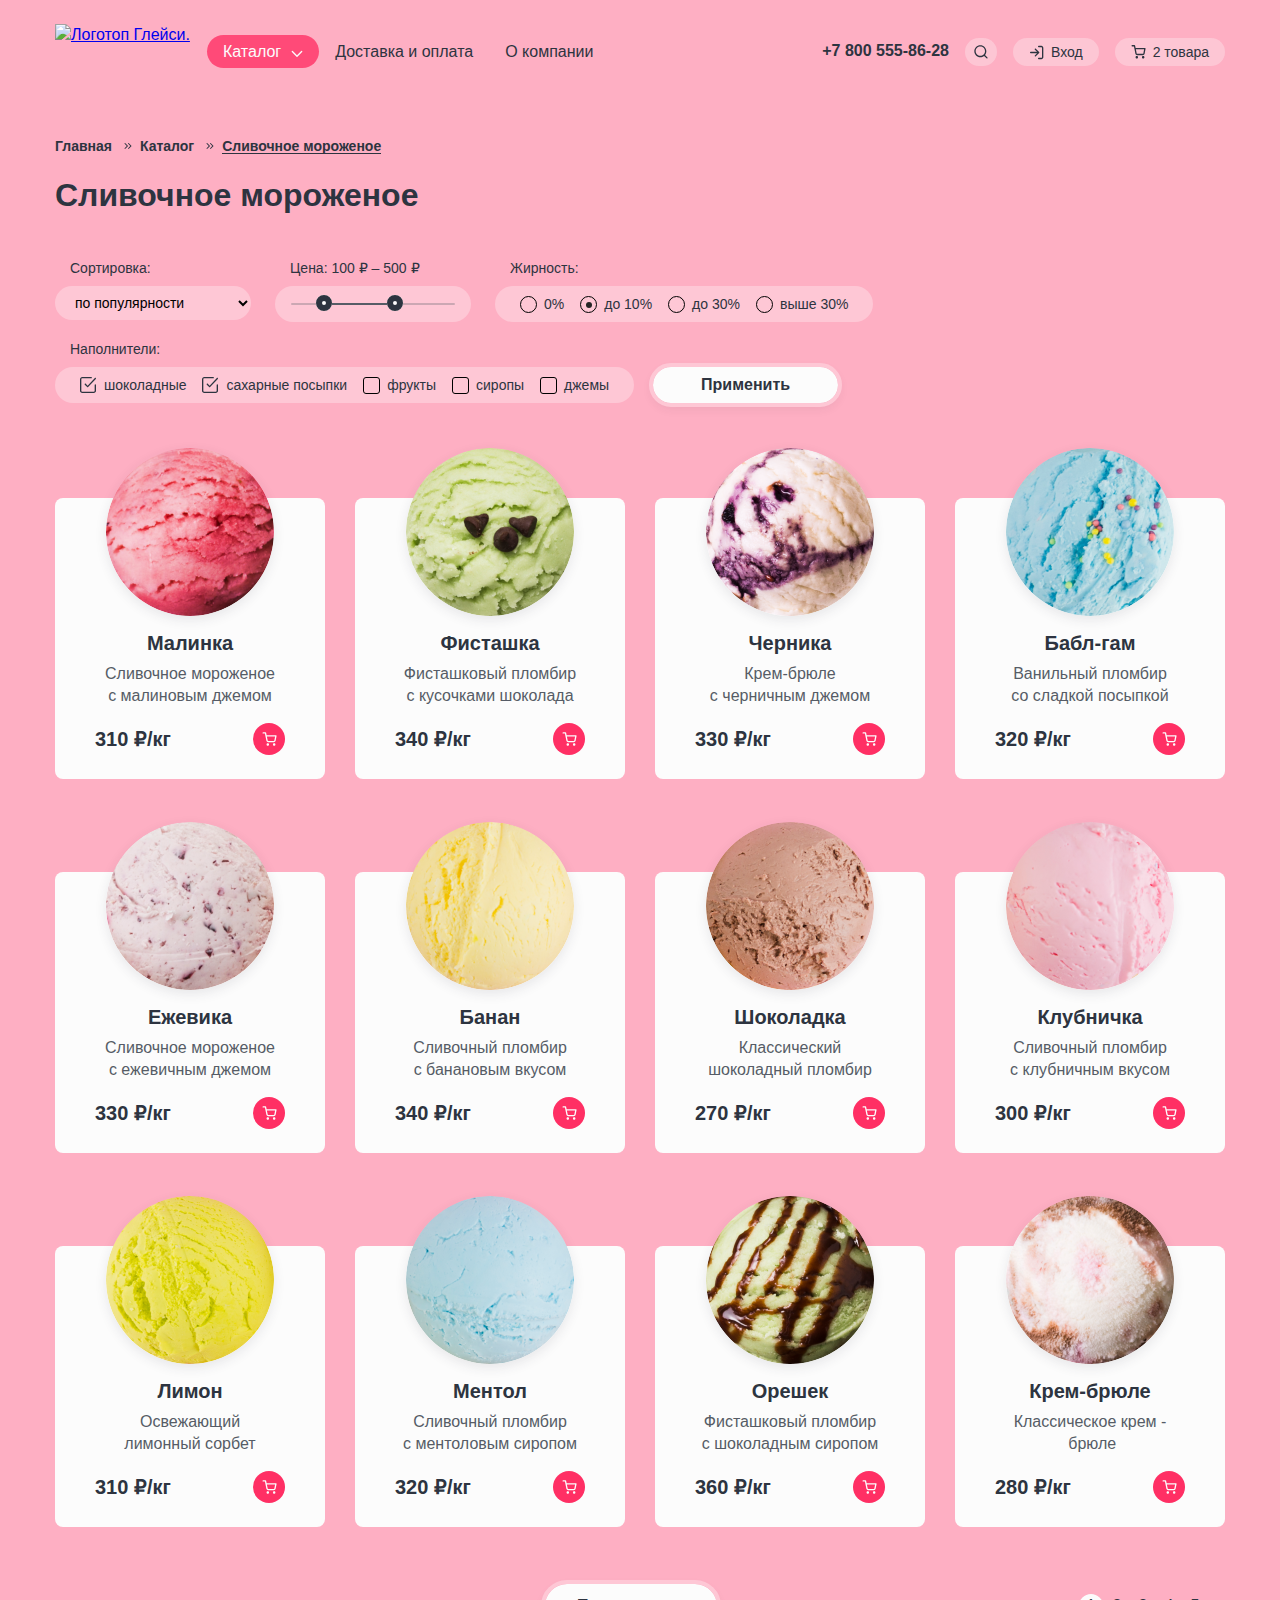
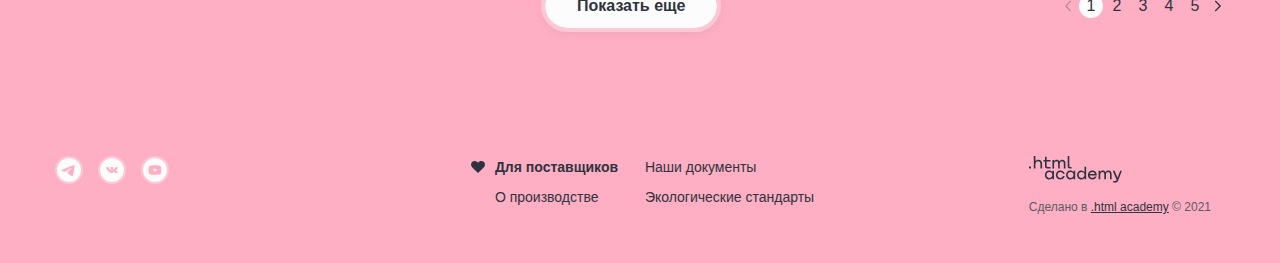
==== commit a02642e2: "модальное окно готово" ====
--- a/catalog.html
+++ b/catalog.html
@@ -7,35 +7,43 @@
     <link rel="stylesheet" href="styles/styles.css">
   </head>
 
-  <body>
+  <body class="pink-bg">
     <div class="page-wrapper">
-      <header class="header main-header">
+      <header class="header page-header">
         <nav class="navigation">
           <a class="logo-link" href="index.html">
             <img class="logo" src="images/logo.svg" alt="Логотоп Глейси." width="137" height="56">
           </a>
           <ul class="navigation-list">
-            <li class="navigation-item">
-              <a class="navigation-link catalog-link" href="#">
+            <li class="navigation-item catalog-item">
+              <a class="navigation-link catalog-link navigation-link-current" href="catalog.html">
                 Каталог
-              </a>
-              <ul class="submenu">
-                <li class="submenu-item new-items">
-                  <a class="submenu-link" href="#">Новинки</a>
-                </li>
-                <li class="submenu-item">
-                  <a class="submenu-link" href="#">Сливочное</a>
-                </li>
-                <li class="submenu-item">
-                  <a class="submenu-link" href="#">Щербеты</a>
-                </li>
-                <li class="submenu-item">
-                  <a class="submenu-link" href="#">Фруктовый лед</a>
-                </li>
-                <li class="submenu-item">
-                  <a class="submenu-link" href="#">Мелорин</a>
-                </li>
-              </ul>
+                <svg class="catalog-arrow" width="12" height="7" viewBox="0 0 12 7" fill="none"
+                  xmlns="http://www.w3.org/2000/svg">
+                  <path fill-rule="evenodd" clip-rule="evenodd"
+                    d="M1.808 1.053a.667.667 0 0 0-.943.943l4.66 4.66a.665.665 0 0 0 .955 0l4.661-4.66a.667.667 0 0 0-.942-.943L6.003 5.248 1.808 1.053Z"
+                    fill="currentColor" />
+                </svg>
+              </a>
+              <div class="submenu-wrapper">
+                <ul class="submenu">
+                  <li class="submenu-item new-items">
+                    <a class="submenu-link" href="#">Новинки</a>
+                  </li>
+                  <li class="submenu-item submenu-item-current">
+                    <a class="submenu-link submenu-link-current" href="#">Сливочное</a>
+                  </li>
+                  <li class="submenu-item">
+                    <a class="submenu-link" href="#">Щербеты</a>
+                  </li>
+                  <li class="submenu-item">
+                    <a class="submenu-link" href="#">Фруктовый лед</a>
+                  </li>
+                  <li class="submenu-item">
+                    <a class="submenu-link" href="#">Мелорин</a>
+                  </li>
+                </ul>
+              </div>
             </li>
             <li class="navigation-item">
               <a class="navigation-link" href="#">
@@ -49,25 +57,105 @@
             </li>
           </ul>
         </nav>
-
         <div class="user-menu-wrapper">
           <a class="phone-link" href="tel:+78005558628">+7 800 555-86-28</a>
           <ul class="user-menu">
-            <li class="user-menu-item">
+            <li class="user-menu-item popover-search-open">
               <a class="user-menu-link search-link" href="#">
                 <span class="visually-hidden">Поиск.</span>
               </a>
-            </li>
-            <li class="user-menu-item">
+              <div class="popover-wrapper popover-search-wrapper">
+                <div class="popover popover-search">
+                  <div class="popover-content">
+                    <form class="popover-search-form" action="https://echo.htmlacademy.ru/" method="post">
+                      <label class="visually-hidden" for="search-field">Поиск по сайту.</label>
+                      <input class="field popover-search-field" type="search" id="search-field" name="Поиск"
+                        placeholder="Поиск по сайту" required>
+                    </form>
+                  </div>
+                </div>
+              </div>
+            </li>
+            <li class="user-menu-item popover-auth-open">
               <a class="user-menu-link login-link" href="#">
                 Вход
               </a>
-            </li>
-            <li class="user-menu-item">
+              <div class="popover-wrapper popover-auth-wrapper">
+                <div class="popover popover-auth">
+                  <div class="popover-content">
+                    <h2 class="popover-title">Личный кабинет</h2>
+                    <form class="popover-auth-form" action="https://echo.htmlacademy.ru/" method="post">
+                      <label class="visually-hidden" for="email-field-popover">Поиск по сайту.</label>
+                      <input class="field popover-auth-field" type="email" id="email-field-popover" name="email"
+                        placeholder="email@example.com" required>
+                      <label class="visually-hidden" for="password-field-popover">Поиск по сайту.</label>
+                      <input class="field popover-auth-field" type="password" id="password-field-popover"
+                        name="password" placeholder="••••••" required>
+                      <div class="auth-confirm-wrapper">
+                        <button class="button pink-button auth-button" type="submit">Войти</button>
+                        <div class="auth-links-wrapper">
+                          <a class="auth-form-link" href="#">Забыли пароль?</a>
+                          <a class="auth-form-link" href="#">Регистрация</a>
+                        </div>
+                      </div>
+                    </form>
+                  </div>
+                </div>
+              </div>
+            </li>
+            <li class="user-menu-item popover-cart-open">
               <a class="user-menu-link cart-link" href="#">
                 <span class="visually-hidden">Корзина.</span>
                 2 товара
               </a>
+              <div class="popover-wrapper popover-cart-wrapper">
+                <div class="popover popover-cart">
+                  <div class="popover-content">
+                    <h2 class="popover-title">Корзина</h2>
+                    <p class="empty-cart not-empty-cart">Ваша корзина пока<br>пуста</p>
+                    <ul class="cart-items-list">
+                      <li class="cart-item">
+                        <img src="images/raspberry.png" width="46" height="46" alt="Малинка.">
+                        <div class="cart-item-info-wrapper">
+                          <p class="cart-item-title">Малинка</p>
+                          <p class="cart-item-info">1 кг х 310 ₽</p>
+                        </div>
+                        <p class="cart-item-price">310 ₽</p>
+                        <button type="button" class="delete-cart-item-button">
+                          <svg class="delete-cart-item-icon" width="10" height="10" viewBox="0 0 10 10" fill="none"
+                            xmlns="http://www.w3.org/2000/svg">
+                            <path fill-rule="evenodd" clip-rule="evenodd"
+                              d="M9.803 1.138A.667.667 0 1 0 8.86.195L5 4.056 1.137.196a.667.667 0 1 0-.943.942L4.056 5 .196 8.86a.667.667 0 0 0 .942.943L5 5.942 8.86 9.803a.667.667 0 1 0 .943-.943L5.942 5l3.861-3.862Z"
+                              fill="#2D3440" />
+                          </svg>
+                          <span class="visually-hidden">Удалить из корзины.</span>
+                        </button>
+                      </li>
+                      <li class="cart-item">
+                        <img src="images/bubble-gum.png" width="46" height="46" alt="Бабл-гам.">
+                        <div class="cart-item-info-wrapper">
+                          <p class="cart-item-title">Бабл-гам</p>
+                          <p class="cart-item-info">1,5 кг х 320 ₽</p>
+                        </div>
+                        <p class="cart-item-price">480 ₽</p>
+                        <button type="button" class="delete-cart-item-button">
+                          <svg class="delete-cart-item-icon" width="10" height="10" viewBox="0 0 10 10" fill="none"
+                            xmlns="http://www.w3.org/2000/svg">
+                            <path fill-rule="evenodd" clip-rule="evenodd"
+                              d="M9.803 1.138A.667.667 0 1 0 8.86.195L5 4.056 1.137.196a.667.667 0 1 0-.943.942L4.056 5 .196 8.86a.667.667 0 0 0 .942.943L5 5.942 8.86 9.803a.667.667 0 1 0 .943-.943L5.942 5l3.861-3.862Z"
+                              fill="#2D3440" />
+                          </svg>
+                          <span class="visually-hidden">Удалить из корзины.</span>
+                        </button>
+                      </li>
+                    </ul>
+                    <div class="cart-confirm-wrapper">
+                      <button class="button pink-button cart-submit-button" type="button"> Оформить заказ</button>
+                      <p class="order-sum">Итого: <span class="cart-sum">790 ₽</span></p>
+                    </div>
+                  </div>
+                </div>
+              </div>
             </li>
           </ul>
         </div>
@@ -86,36 +174,25 @@
               <a class="breadcrumbs-link breadcrumbs-link-current">Сливочное мороженое</a>
             </li>
           </ul>
-          <h1 class="section-title">Сливочное мороженое</h1>
+          <h1 class="section-title catalog-type-title">Сливочное мороженое</h1>
         </header>
 
         <section class="filters">
           <h2 class="visually-hidden">Сортировка и фильтры.</h2>
-          <p class="filter-title">Сортировка:</p>
-          <select class="select-control">
-            <option value="popular">по популярности</option>
-            <option value="cheap">сначала дешевое</option>
-            <option value="expensive">сначала дорогое</option>
-          </select>
-
-          <form class="catalog-filter" action="https://echo.htmlacademy.ru/" method="get">
+          <form class="catalog-filter-form" action="https://echo.htmlacademy.ru/" method="get">
+            <div class="select-wrapper">
+              <p class="filter-title">Сортировка:</p>
+              <select class="select-control">
+                <option value="popular">по популярности</option>
+                <option value="cheap">дешевое</option>
+                <option value="expensive">дорогое</option>
+              </select>
+            </div>
             <fieldset class="catalog-filter-group">
-              <legend class="filter-title price-title">Цена:</legend>
-
-              <div class="range-wrapper-inputs">
-                <label class="catalog-filter-label">
-                  <span class="visually-hidden">от.</span>
-                  <input class="range-input" type="number" value="0" name="min-price">
-                </label>
-                <label class="catalog-filter-label">
-                  <span class="visually-hidden">до.</span>
-                  <input class="range-input" type="number" value="5000" name="max-price">
-                </label>
-              </div>
-
+              <legend class="filter-title price-title">Цена: 100 ₽ – 500 ₽</legend>
               <div class="range">
                 <div class="range-scale">
-                  <div class="range-bar" style="left: 0; width: 120px">
+                  <div class="range-bar" style="left: 35px; width: 67px">
                     <button class="range-toggle toggle-min" type="button">
                       <span class="visually-hidden">Изменить минимальную цену.</span>
                     </button>
@@ -126,7 +203,6 @@
                 </div>
               </div>
             </fieldset>
-
             <fieldset class="catalog-filter-group">
               <legend class="filter-title">Жирность:</legend>
               <ul class="catalog-filter-list">
@@ -160,7 +236,6 @@
                 </li>
               </ul>
             </fieldset>
-
             <fieldset class="catalog-filter-group">
               <legend class="filter-title">Наполнители:</legend>
               <ul class="catalog-filter-list">
@@ -207,11 +282,11 @@
 
         <section class="catalog">
           <h2 class="visually-hidden">Каталог.</h2>
-          <ul class="product-list">
+          <ul class="product-list catalog-product-list">
             <li class="product-list-item">
               <a class="product-list-link" href="#">
                 <img class="product-img" src="images/raspberry.png" alt="" width="168" height="168">
-                <h2 class="product-title">Малинка</h2>
+                <h3 class="product-title">Малинка</h3>
                 <p class="product-description">Сливочное мороженое с&nbsp;малиновым джемом</p>
               </a>
               <div class="price-wrapper">
@@ -224,7 +299,7 @@
             <li class="product-list-item">
               <a class="product-list-link" href="#">
                 <img class="product-img" src="images/pistachio.png" alt="" width="168" height="168">
-                <h2 class="product-title">Фисташка</h2>
+                <h3 class="product-title">Фисташка</h3>
                 <p class="product-description">Фисташковый пломбир с&nbsp;кусочками шоколада</p>
               </a>
               <div class="price-wrapper">
@@ -237,7 +312,7 @@
             <li class="product-list-item">
               <a class="product-list-link" href="#">
                 <img class="product-img" src="images/blueberry.png" alt="" width="168" height="168">
-                <h2 class="product-title">Черника</h2>
+                <h3 class="product-title">Черника</h3>
                 <p class="product-description">Крем-брюле с&nbsp;черничным джемом</p>
               </a>
               <div class="price-wrapper">
@@ -250,7 +325,7 @@
             <li class="product-list-item">
               <a class="product-list-link" href="#">
                 <img class="product-img" src="images/bubble-gum.png" alt="" width="168" height="168">
-                <h2 class="product-title">Бабл-гам</h2>
+                <h3 class="product-title">Бабл-гам</h3>
                 <p class="product-description">Ванильный пломбир со&nbsp;сладкой посыпкой</p>
               </a>
               <div class="price-wrapper">
@@ -263,7 +338,7 @@
             <li class="product-list-item">
               <a class="product-list-link" href="#">
                 <img class="product-img" src="images/blackberry.png" alt="" width="168" height="168">
-                <h2 class="product-title">Ежевика</h2>
+                <h3 class="product-title">Ежевика</h3>
                 <p class="product-description">Сливочное мороженое с&nbsp;ежевичным джемом</p>
               </a>
               <div class="price-wrapper">
@@ -276,7 +351,7 @@
             <li class="product-list-item">
               <a class="product-list-link" href="#">
                 <img class="product-img" src="images/banana.png" alt="" width="168" height="168">
-                <h2 class="product-title">Банан</h2>
+                <h3 class="product-title">Банан</h3>
                 <p class="product-description">Сливочный пломбир с&nbsp;банановым вкусом</p>
               </a>
               <div class="price-wrapper">
@@ -289,7 +364,7 @@
             <li class="product-list-item">
               <a class="product-list-link" href="#">
                 <img class="product-img" src="images/chocolate.png" alt="" width="168" height="168">
-                <h2 class="product-title">Шоколадка</h2>
+                <h3 class="product-title">Шоколадка</h3>
                 <p class="product-description">Классический шоколадный&nbsp;пломбир</p>
               </a>
               <div class="price-wrapper">
@@ -302,7 +377,7 @@
             <li class="product-list-item">
               <a class="product-list-link" href="#">
                 <img class="product-img" src="images/strawberry.png" alt="" width="168" height="168">
-                <h2 class="product-title">Клубничка</h2>
+                <h3 class="product-title">Клубничка</h3>
                 <p class="product-description">Сливочный пломбир с&nbsp;клубничным вкусом</p>
               </a>
               <div class="price-wrapper">
@@ -315,7 +390,7 @@
             <li class="product-list-item">
               <a class="product-list-link" href="#">
                 <img class="product-img" src="images/lemon.png" alt="" width="168" height="168">
-                <h2 class="product-title">Лимон</h2>
+                <h3 class="product-title">Лимон</h3>
                 <p class="product-description">Освежающий лимонный&nbsp;сорбет</p>
               </a>
               <div class="price-wrapper">
@@ -328,7 +403,7 @@
             <li class="product-list-item">
               <a class="product-list-link" href="#">
                 <img class="product-img" src="images/menthol.png" alt="" width="168" height="168">
-                <h2 class="product-title">Ментол</h2>
+                <h3 class="product-title">Ментол</h3>
                 <p class="product-description">Сливочный пломбир с&nbsp;ментоловым сиропом</p>
               </a>
               <div class="price-wrapper">
@@ -341,7 +416,7 @@
             <li class="product-list-item">
               <a class="product-list-link" href="#">
                 <img class="product-img" src="images/nut.png" alt="" width="168" height="168">
-                <h2 class="product-title">Орешек</h2>
+                <h3 class="product-title">Орешек</h3>
                 <p class="product-description">Фисташковый пломбир с&nbsp;шоколадным сиропом</p>
               </a>
               <div class="price-wrapper">
@@ -354,8 +429,8 @@
             <li class="product-list-item">
               <a class="product-list-link" href="#">
                 <img class="product-img" src="images/creme-brulee.png" alt="" width="168" height="168">
-                <h2 class="product-title">Крем-брюле</h2>
-                <p class="product-description">Классическое крем&nbsp;-брюле </p>
+                <h3 class="product-title">Крем-брюле</h3>
+                <p class="product-description">Классическое крем&nbsp;-&nbsp;брюле </p>
               </a>
               <div class="price-wrapper">
                 <b class="product-price">280 ₽/кг</b>
@@ -368,9 +443,9 @@
 
           <div class="pagination-wrapper">
             <button class="button button-light button-show-more" type="button">Показать еще</button>
-            <ul class="pagination">
-              <li class="pagination-button pagination-prev">
-                <a class="pagination-prev-link" href="#">
+            <ol class="pagination">
+              <li class="pagination-button pagination-button-disabled pagination-prev">
+                <a class="pagination-prev-link pagination-prev-link-disabled" href="#">
                   <span class="visually-hidden">Назад.</span>
                 </a>
               </li>
@@ -394,70 +469,69 @@
                   <span class="visually-hidden">Вперёд.</span>
                 </a>
               </li>
-            </ul>
+            </ol>
           </div>
         </section>
       </main>
 
       <footer class="footer catalog-footer">
         <ul class="social-list footer-social-list">
-          <ul class="social-list footer-social-list">
-            <li class="social-item">
-              <a class="social-link telegram-link" href="https://t.me/htmlacademy" target="_blank">
-                <svg class="telegram-icon" xmlns="http://www.w3.org/2000/svg" width="24" height="24" fill="none"
-                  viewBox="0 0 16 16">
-                  <path fill="currentColor" fill-rule="evenodd"
-                    d="M16 8A8 8 0 1 1 0 8a8 8 0 0 1 16 0ZM8.287 5.906c-.778.323-2.334.993-4.666 2.01-.378.15-.577.297-.595.441-.03.244.275.34.69.47l.175.056c.408.133.958.288 1.243.294.26.006.549-.101.868-.32 2.179-1.471 3.303-2.214 3.374-2.23.05-.012.12-.026.166.016.047.041.042.12.037.141-.03.129-1.226 1.241-1.846 1.817a18.84 18.84 0 0 0-.546.522c-.38.366-.664.64.016 1.088.326.216.588.394.848.571.285.194.569.387.937.629.093.061.183.124.27.186.331.237.63.449.997.416.214-.02.435-.221.547-.82.265-1.418.786-4.487.907-5.752a1.41 1.41 0 0 0-.014-.315.337.337 0 0 0-.114-.217.522.522 0 0 0-.31-.093c-.301.005-.762.166-2.984 1.09Z"
-                    clip-rule="evenodd" />
-                </svg>
-                <span class="visually-hidden">Телеграм.</span>
-              </a>
-            </li>
-            <li class="social-item">
-              <a class="social-link vk-link" href="https://vk.com/htmlacademy" target="_blank">
-                <svg class="vk-icon" xmlns="http://www.w3.org/2000/svg" width="24" height="24" fill="none"
-                  viewBox="0 0 16 16">
-                  <path fill="currentColor" fill-rule="evenodd"
-                    d="M16 8A8 8 0 1 1 0 8a8 8 0 0 1 16 0ZM8.392 9.983h-.478s-1.055.056-1.984-.792c-1.013-.925-1.908-2.76-1.908-2.76s-.052-.12.004-.178c.063-.066.235-.07.235-.07l1.143-.006s.108.016.185.065c.063.041.099.118.099.118s.185.41.43.78c.477.723.7.881.861.803.237-.112.166-1.022.166-1.022s.004-.33-.12-.477c-.095-.114-.275-.147-.354-.156-.065-.008.041-.139.178-.198.206-.088.569-.093.998-.09.334.004.43.022.561.05.304.064.294.27.274.714a9.697 9.697 0 0 0-.013.464l-.003.126c-.007.228-.015.488.156.585.087.05.301.007.837-.79.254-.378.444-.822.444-.822s.042-.08.107-.113c.066-.035.155-.024.155-.024l1.203-.007s.361-.038.42.105c.061.15-.135.5-.627 1.075-.463.541-.69.743-.672.92.013.13.16.247.445.48.592.481.75.734.788.794a.326.326 0 0 0 .007.01c.265.386-.294.416-.294.416l-1.069.013s-.23.04-.531-.142c-.158-.095-.313-.25-.46-.398-.225-.226-.433-.435-.61-.386-.298.083-.289.646-.289.646s.002.12-.066.184c-.073.07-.218.083-.218.083Z"
-                    clip-rule="evenodd" />
-                </svg>
-                <span class="visually-hidden">Вконтакте.</span>
-              </a>
-            </li>
-            <li class="social-item">
-              <a class="social-link youtube-link" href="https://www.youtube.com/user/htmlacademyru" target="_blank">
-                <svg class="youtube-icon" xmlns="http://www.w3.org/2000/svg" width="24" height="24" fill="none"
-                  viewBox="0 0 16 16">
-                  <path fill="currentColor"
-                    d="m9.336 7.86-1.872-.873c-.163-.075-.297.01-.297.19v1.646c0 .18.134.265.297.19l1.871-.874c.164-.076.164-.201 0-.278ZM8 0a8 8 0 1 0 0 16A8 8 0 0 0 8 0Zm0 11.25c-4.095 0-4.167-.37-4.167-3.25S3.905 4.75 8 4.75s4.167.37 4.167 3.25-.072 3.25-4.167 3.25Z" />
-                </svg>
-                <span class="visually-hidden">Ютуб.</span>
-              </a>
-            </li>
-          </ul>
-
-          <ul class="footer-menu">
-            <li class="footer-menu-item">
-              <a class="footer-menu-link heart-link" href="#">Для поставщиков</a>
-            </li>
-            <li class="footer-menu-item">
-              <a class="footer-menu-link" href="#">Наши документы</a>
-            </li>
-            <li class="footer-menu-item">
-              <a class="footer-menu-link" href="#">О производстве</a>
-            </li>
-            <li class="footer-menu-item">
-              <a class="footer-menu-link" href="#">Экологические стандарты</a>
-            </li>
-          </ul>
-
-          <div class="html-academy">
-            <a href="https://htmlacademy.ru/" target="_blank">
-              <img class="html-logo" src="" alt="Логотип html-academy.">
+          <li class="social-item">
+            <a class="social-link telegram-link" href="https://t.me/htmlacademy" target="_blank">
+              <svg class="telegram-icon" xmlns="http://www.w3.org/2000/svg" width="24" height="24" fill="none"
+                viewBox="0 0 16 16">
+                <path fill="currentColor" fill-rule="evenodd"
+                  d="M16 8A8 8 0 1 1 0 8a8 8 0 0 1 16 0ZM8.287 5.906c-.778.323-2.334.993-4.666 2.01-.378.15-.577.297-.595.441-.03.244.275.34.69.47l.175.056c.408.133.958.288 1.243.294.26.006.549-.101.868-.32 2.179-1.471 3.303-2.214 3.374-2.23.05-.012.12-.026.166.016.047.041.042.12.037.141-.03.129-1.226 1.241-1.846 1.817a18.84 18.84 0 0 0-.546.522c-.38.366-.664.64.016 1.088.326.216.588.394.848.571.285.194.569.387.937.629.093.061.183.124.27.186.331.237.63.449.997.416.214-.02.435-.221.547-.82.265-1.418.786-4.487.907-5.752a1.41 1.41 0 0 0-.014-.315.337.337 0 0 0-.114-.217.522.522 0 0 0-.31-.093c-.301.005-.762.166-2.984 1.09Z"
+                  clip-rule="evenodd" />
+              </svg>
+              <span class="visually-hidden">Телеграм.</span>
             </a>
-            <p class="made-in-html">Сделано в <a class="html-academy-link" href="https://htmlacademy.ru/"
-                target="_blank">.html academy</a> © 2021</p>
-          </div>
+          </li>
+          <li class="social-item">
+            <a class="social-link vk-link" href="https://vk.com/htmlacademy" target="_blank">
+              <svg class="vk-icon" xmlns="http://www.w3.org/2000/svg" width="24" height="24" fill="none"
+                viewBox="0 0 16 16">
+                <path fill="currentColor" fill-rule="evenodd"
+                  d="M16 8A8 8 0 1 1 0 8a8 8 0 0 1 16 0ZM8.392 9.983h-.478s-1.055.056-1.984-.792c-1.013-.925-1.908-2.76-1.908-2.76s-.052-.12.004-.178c.063-.066.235-.07.235-.07l1.143-.006s.108.016.185.065c.063.041.099.118.099.118s.185.41.43.78c.477.723.7.881.861.803.237-.112.166-1.022.166-1.022s.004-.33-.12-.477c-.095-.114-.275-.147-.354-.156-.065-.008.041-.139.178-.198.206-.088.569-.093.998-.09.334.004.43.022.561.05.304.064.294.27.274.714a9.697 9.697 0 0 0-.013.464l-.003.126c-.007.228-.015.488.156.585.087.05.301.007.837-.79.254-.378.444-.822.444-.822s.042-.08.107-.113c.066-.035.155-.024.155-.024l1.203-.007s.361-.038.42.105c.061.15-.135.5-.627 1.075-.463.541-.69.743-.672.92.013.13.16.247.445.48.592.481.75.734.788.794a.326.326 0 0 0 .007.01c.265.386-.294.416-.294.416l-1.069.013s-.23.04-.531-.142c-.158-.095-.313-.25-.46-.398-.225-.226-.433-.435-.61-.386-.298.083-.289.646-.289.646s.002.12-.066.184c-.073.07-.218.083-.218.083Z"
+                  clip-rule="evenodd" />
+              </svg>
+              <span class="visually-hidden">Вконтакте.</span>
+            </a>
+          </li>
+          <li class="social-item">
+            <a class="social-link youtube-link" href="https://www.youtube.com/user/htmlacademyru" target="_blank">
+              <svg class="youtube-icon" xmlns="http://www.w3.org/2000/svg" width="24" height="24" fill="none"
+                viewBox="0 0 16 16">
+                <path fill="currentColor"
+                  d="m9.336 7.86-1.872-.873c-.163-.075-.297.01-.297.19v1.646c0 .18.134.265.297.19l1.871-.874c.164-.076.164-.201 0-.278ZM8 0a8 8 0 1 0 0 16A8 8 0 0 0 8 0Zm0 11.25c-4.095 0-4.167-.37-4.167-3.25S3.905 4.75 8 4.75s4.167.37 4.167 3.25-.072 3.25-4.167 3.25Z" />
+              </svg>
+              <span class="visually-hidden">Ютуб.</span>
+            </a>
+          </li>
+        </ul>
+
+        <ul class="footer-menu">
+          <li class="footer-menu-item">
+            <a class="footer-menu-link heart-link" href="#">Для поставщиков</a>
+          </li>
+          <li class="footer-menu-item">
+            <a class="footer-menu-link" href="#">Наши документы</a>
+          </li>
+          <li class="footer-menu-item">
+            <a class="footer-menu-link" href="#">О производстве</a>
+          </li>
+          <li class="footer-menu-item">
+            <a class="footer-menu-link" href="#">Экологические стандарты</a>
+          </li>
+        </ul>
+
+        <div class="html-academy">
+          <a class="html-logo-link" href="https://htmlacademy.ru/" target="_blank">
+            <img class="html-logo" src="images/htmlacademy-logo.svg" alt="Логотип html-academy." width="93" height="27">
+          </a>
+          <p class="made-in-html">Сделано в <a class="html-academy-link" href="https://htmlacademy.ru/"
+              target="_blank">.html academy</a> © 2021</p>
+        </div>
       </footer>
     </div>
   </body>
--- a/styles/styles.css
+++ b/styles/styles.css
@@ -42,6 +42,18 @@
   background-color: #feafc3;
   padding: 0;
   margin: 0;
+}
+
+.pink-bg {
+  background-color: #feafc3;
+}
+
+.blue-bg {
+  background-color: #69a9ff;
+}
+
+.yellow-bg {
+  background-color: #fcc850;
 }
 
 .button {
@@ -58,6 +70,7 @@
   outline: 4px solid #fec7d5;
   box-shadow: 0 4px 12px rgba(45, 52, 64, 0.1);
   cursor: pointer;
+  transition: background-color 0.2s, outline 0.2s, color 0.2s;
 }
 
 .button:hover {
@@ -141,6 +154,18 @@
   margin-right: 15px;
 }
 
+.logo-link:hover {
+  opacity: 0.6;
+}
+
+.logo-link:active {
+  opacity: 0.3;
+}
+
+.logo-link:focus {
+  outline: 2px solid #ff4a78;
+}
+
 .navigation {
   display: flex;
   flex-wrap: wrap;
@@ -163,12 +188,148 @@
   color: #2d3440;
   text-decoration: none;
   padding: 8px 16px;
+  border-radius: 30px;
+}
+
+.navigation-link:hover,
+.user-menu-link:hover {
+  background-color: rgba(252, 252, 252, 0.5);
+  border-radius: 30px;
+}
+
+.navigation-link:active,
+.user-menu-link:active {
+  background-color: #fcfcfc;
+}
+
+.navigation-link:focus,
+.user-menu-link:focus {
+  background-color: rgba(252, 252, 252, 0.5);
+  outline: 2px solid #2d3440;
+}
+
+.navigation-link-current {
+  color: #fcfcfc;
+  background-color: #ff4a78;
+}
+
+.navigation-link-current:hover {
+  opacity: 0.6;
+  background-color: #ff4a78;
+}
+
+.navigation-link-current:active {
+  opacity: 0.3;
+}
+
+.navigation-link-current:focus {
+  background-color: #ff4a78;
+  outline: 2px solid #000000;
+  opacity: 1;
 }
 
 .catalog-link {
   padding-right: 38px;
-  background: url("../images/arrow.svg") no-repeat right 16px center;
-}
+  position: relative;
+}
+
+.catalog-arrow {
+  position: absolute;
+  right: 16px;
+  top: 15px;
+}
+
+.catalog-item {
+  position: relative;
+}
+
+.catalog-item:hover .submenu-wrapper {
+  display: block;
+}
+
+.catalog-item:focus-within .submenu-wrapper {
+  display: block;
+}
+
+/* Submenu */
+.submenu-wrapper {
+  position: absolute;
+  padding-top: 15px;
+  display: none;
+  z-index: 1;
+}
+
+.submenu {
+  font-family: inherit;
+  font-weight: 400;
+  font-size: 14px;
+  line-height: 20px;
+  padding: 8px 0;
+  margin: 0;
+  list-style-type: none;
+  min-width: 140px;
+  color: #2d3440;
+  background: #fcfcfc;
+  box-shadow: 0 8px 16px rgba(45, 52, 64, 0.12);
+  border-radius: 4px;
+}
+
+.submenu-item {
+  padding: 6px 16px;
+}
+
+.submenu-item:hover {
+  cursor: pointer;
+  background-color: #ffcbdb;
+}
+
+.submenu-item:active {
+  background-color: #ff7799;
+}
+
+.submenu-link:focus-within {
+  outline: 2px solid #ff2f64;
+}
+
+.submenu-link {
+  display: block;
+  color: #2d3440;
+  text-decoration: none;
+}
+
+.submenu-item-current {
+  background-color: #ff4a78;
+}
+
+.submenu-item-current:hover {
+  background-color: #ff4a78;
+  cursor: default;
+}
+
+.submenu-link-current {
+  color: #fcfcfc;
+}
+
+.submenu-link-current:hover {
+  cursor: default;
+}
+
+.new-items {
+  font-weight: 700;
+  padding-bottom: 12px;
+  position: relative;
+}
+
+.new-items::after {
+  content: "";
+  height: 1px;
+  bottom: 0;
+  position: absolute;
+  background-color: #b9b9b9;
+  width: 103px;
+}
+
+
 
 .user-menu-wrapper {
   display: flex;
@@ -183,6 +344,10 @@
   margin: 0;
   padding: 0;
   list-style-type: none;
+}
+
+.user-menu-item {
+  position: relative;
 }
 
 .phone-link {
@@ -193,6 +358,18 @@
   text-decoration: none;
 }
 
+.phone-link:hover {
+  opacity: 0.6;
+}
+
+.phone-link:active {
+  opacity: 0.3;
+}
+
+.phone-link:focus {
+  outline: 2px solid #ff2f64;
+}
+
 .user-menu-link {
   font-weight: 400;
   font-size: 14px;
@@ -202,6 +379,10 @@
   border-radius: 30px;
   text-decoration: none;
   padding: 6px 16px;
+}
+
+.user-menu-link-active {
+  background-color: #ff4a78;
 }
 
 .search-link {
@@ -244,9 +425,13 @@
   align-items: center;
 }
 
+.hidden-product {
+  display: none;
+}
+
 .slider-left-column {
   width: 470px;
-  padding-left: 70px;
+  padding: 20px 0 0 70px;
 }
 
 .slider-product-title {
@@ -306,17 +491,37 @@
   cursor: default;
 }
 
-.slider-image {
-  padding: 21px 0 0 20px;
+.slider-right-column {
   position: relative;
-}
-
-.slider-image::before {
+  display: flex;
+  flex-wrap: wrap;
+  align-items: center;
+}
+
+.slider-right-column::before {
   content: "";
+  display: block;
   width: 312px;
   height: 312px;
-  position: absolute;
-  background-color: #ffcbd8;
+  background-color: rgb(252, 252, 252, 0.4);
+  border-radius: 50%;
+  position: absolute;
+  top: 50%;
+  left: 20px;
+  transform: translateY(-46%);
+  z-index: -1;
+}
+
+.slider-image {
+  padding: 20px 65px 0 20px;
+}
+
+.slider-controls {
+  width: 350px;
+  display: flex;
+  justify-content: space-between;
+  position: absolute;
+  top: 49%;
 }
 
 .slider-next {
@@ -329,6 +534,28 @@
   left: 12px;
 }
 
+.ice-cream-preview {
+  opacity: 0.3;
+  padding-top: 25px;
+  cursor: pointer;
+}
+
+.ice-cream-preview:not(:last-child) {
+  margin-right: 39px;
+}
+
+.ice-cream-preview::before {
+  content: "";
+  width: 100px;
+  height: 100px;
+  border-radius: 50%;
+  background-color: #fcfcfc;
+  position: absolute;
+  top: 50%;
+  transform: translateY(-35%);
+  z-index: -1;
+}
+
 .slider-pagination-wrapper {
   display: flex;
   flex-wrap: wrap;
@@ -336,7 +563,7 @@
 }
 
 .slider-pagination {
-  padding: 0;
+  padding: 5px 0 0;
   margin: 0;
   display: flex;
   gap: 8px;
@@ -374,7 +601,7 @@
   padding: 0;
   margin: 0;
   display: flex;
-  gap: 16px;
+  gap: 10px;
   list-style-type: none;
 }
 
@@ -407,13 +634,13 @@
 .raspberry-gift {
   background-image: url("../images/raspberry-present.png");
   background-repeat: no-repeat;
-  background-position: right;
+  background-position: right bottom;
 }
 
 .marshmallow-gift {
   background-image: url("../images/marshmallow-present.png");
   background-repeat: no-repeat;
-  background-position: right;
+  background-position: right bottom;
 }
 
 .gift-title {
@@ -431,6 +658,10 @@
   margin: 0 0 28px 0;
 }
 
+.gift-button {
+  max-width: 250px;
+}
+
 .popular-products {
   margin-bottom: 80px;
 }
@@ -442,7 +673,7 @@
 .product-list {
   display: grid;
   grid-template-columns: 270px 270px 270px 270px;
-  gap: 30px;
+  gap: 93px 30px;
   list-style-type: none;
   padding: 0;
   margin: 0;
@@ -460,7 +691,7 @@
   display: block;
   box-shadow: 0 4px 12px rgba(45, 52, 64, 0.1);
   position: absolute;
-  top: -55px;
+  top: -50px;
 }
 
 .product-list-link {
@@ -468,6 +699,10 @@
   display: flex;
   flex-direction: column;
   align-items: center;
+}
+
+.product-list-link:focus {
+  outline: 2px solid #ff2f64;
 }
 
 .product-title {
@@ -481,7 +716,7 @@
 }
 
 .product-description {
-  margin: 0 0 20px 0;
+  margin: 0 0 16px 0;
   padding: 0;
   color: #565c66;
   text-align: center;
@@ -492,6 +727,7 @@
   font-size: 20px;
   line-height: 24px;
   color: #2d3440;
+  max-width: 150px;
 }
 
 .price-wrapper {
@@ -514,11 +750,14 @@
 }
 
 .add-to-cart-button:hover {
-  opacity: 0.6;
+  background-image: url("../images/cart.svg");
+  background-color: #fcfcfc;
+  outline: 2px solid #ff4a78;
+  outline-offset: -2px;
 }
 
 .add-to-cart-button:active {
-  opacity: 0.3;
+  background-color: #ffcbdb;
 }
 
 .add-to-cart-button:focus {
@@ -543,7 +782,7 @@
 }
 
 .about-us {
-  padding: 56px 40px;
+  padding: 60px 40px;
   margin: 20px;
   display: inline-block;
   background-color: #ffffff;
@@ -557,9 +796,9 @@
 .about-us-list {
   display: grid;
   grid-template-columns: 505px 505px;
-  gap: 32px 40px;
-  margin: 0;
-  padding: 0;
+  gap: 40px 35px;
+  margin: 0;
+  padding: 0 0 0 3px;
   list-style-type: none;
 }
 
@@ -583,11 +822,6 @@
 
 .termo-icon {
   background: url("../images/termo-icon.svg") no-repeat left top;
-}
-
-.about-us-text {
-  margin: 0;
-  padding: 0;
 }
 
 .news-wrapper {
@@ -611,6 +845,7 @@
 }
 
 .news-title {
+  max-width: 300px;
   font-weight: 400;
   font-size: 16px;
   line-height: 20px;
@@ -620,6 +855,7 @@
 }
 
 .news-theme {
+  color: #2d3440;
   font-weight: 700;
   font-size: 24px;
   line-height: 30px;
@@ -628,9 +864,35 @@
   padding: 0;
 }
 
+.news-link {
+  text-decoration: none;
+  color: #565c66;
+  position: relative;
+}
+
+.news-link:hover {
+  opacity: 0.6;
+}
+
+.news-link:active {
+  opacity: 0.3;
+}
+
+.news-link:focus {
+  outline: none;
+}
+
+.news-link:focus::before {
+  content: "";
+  width: 310px;
+  height: 100%;
+  border: 2px solid #ff4a78;
+  position: absolute;
+  left: -5px;
+}
+
 .newsletter {
   display: inline-block;
-  width: 570px;
   color: #565c66;
   background-color: #fcfcfc;
   border-radius: 16px;
@@ -640,6 +902,7 @@
 }
 
 .newsletter-wrapper {
+  width: 570px;
   background-color: #1e90ff;
   background-image: url("../images/subscribtion-bg.png");
   background-repeat: no-repeat;
@@ -660,6 +923,10 @@
 
 .subscription-field {
   width: 332px;
+}
+
+.subscription-submit-button {
+  width: 160px;
 }
 
 .delivery {
@@ -678,11 +945,17 @@
 
 .delivery-left-column {
   width: 380px;
-  margin-left: 36px;
+  margin: 5px 0 0 36px;
 }
 
 .delivery-title {
   text-align: left;
+  margin-bottom: 24px;
+}
+
+.delivery-description {
+  padding: 0;
+  margin: 0;
 }
 
 .delivery-form {
@@ -838,6 +1111,18 @@
   display: block;
 }
 
+.contacts-phone:hover {
+  opacity: 0.6;
+}
+
+.contacts-phone:active {
+  opacity: 0.3;
+}
+
+.contacts-phone:focus {
+  outline: 2px solid #ff2f64;
+}
+
 .schedule {
   font-size: 14px;
   line-height: 20px;
@@ -846,6 +1131,7 @@
   display: block;
 }
 
+/* Footer */
 .footer {
   display: flex;
   flex-wrap: wrap;
@@ -853,12 +1139,16 @@
   padding: 48px 14px 48px 0;
 }
 
+.footer-social-list {
+  gap: 15px;
+}
+
 .footer-menu {
   padding: 0;
-  margin: 0;
+  margin: 0 0 0 100px;
   width: 356px;
-  display: flex;
-  flex-wrap: wrap;
+  display: grid;
+  grid-template-columns: 150px 210px;
   list-style-type: none;
 }
 
@@ -871,20 +1161,56 @@
   text-decoration: none;
 }
 
+.footer-menu-link:hover {
+  opacity: 0.6;
+}
+
+.footer-menu-link:active {
+  opacity: 0.3;
+}
+
+.footer-menu-link:focus {
+  outline: 2px solid #ff2f64;
+}
+
 .heart-link {
   font-weight: 700;
   background: url("../images/heart-icon.svg") no-repeat left center;
 }
 
+.html-logo-link:hover {
+  opacity: 0.6;
+}
+
+.html-logo-link:active {
+  opacity: 0.3;
+}
+
+.html-logo-link:focus {
+  outline: 2px solid #ff2f64;
+}
+
 .made-in-html {
   font-size: 12px;
   line-height: 16px;
   padding: 0;
-  margin: 0;
+  margin: 10px 0 0;
 }
 
 .html-academy-link {
   color: #2d3440;
+}
+
+.html-academy-link:hover {
+  opacity: 0.6;
+}
+
+.html-academy-link:active {
+  opacity: 0.3;
+}
+
+.html-academy-link:focus {
+  outline: 2px solid #ff2f64;
 }
 
 .social-link {
@@ -918,3 +1244,678 @@
   border: 2px solid #2d3440;
   outline: none;
 }
+
+/* Каталог */
+.catalog {
+  margin-bottom: 80px;
+}
+
+.page-header {
+  margin-bottom: 32px;
+}
+
+.inner-header {
+  margin-bottom: 40px;
+}
+
+.breadcrumbs {
+  display: flex;
+  flex-wrap: wrap;
+  gap: 8px;
+  font-weight: 700;
+  font-size: 14px;
+  line-height: 20px;
+  color: #2d3440;
+  list-style-type: none;
+  padding: 0;
+  margin: 0 0 16px 0;
+}
+
+.breadcrumbs-link {
+  color: #2d3440;
+  text-decoration: none;
+}
+
+.breadcrumbs-link-current {
+  position: relative;
+}
+
+.breadcrumbs-link-current::after {
+  content: "";
+  width: 100%;
+  height: 1px;
+  background-color: #2d3440;
+  left: 0;
+  bottom: 0;
+  position: absolute;
+}
+
+.breadcrumbs-item {
+  padding-right: 20px;
+}
+
+.breadcrumbs-item:not(:last-child) {
+  background: url("../images/breadcrumb-arrows.svg") no-repeat right center;
+}
+
+.catalog-type-title {
+  text-align: left;
+}
+
+.filters {
+  display: flex;
+  width: 823px;
+  margin-bottom: 95px;
+}
+
+.catalog-filter-form {
+  display: flex;
+  flex-wrap: wrap;
+  font-weight: 400;
+  font-size: 14px;
+  line-height: 20px;
+  color: #2d3440;
+  gap: 17px 24px;
+}
+
+.catalog-filter-group {
+  padding: 0;
+  margin: 0;
+  border: none;
+}
+
+.catalog-filter-list {
+  display: flex;
+  flex-wrap: wrap;
+  list-style-type: none;
+  gap: 16px;
+  margin: 0;
+  padding: 8px 25px;
+  background-color: #fec7d5;
+  border: none;
+  border-radius: 20px;
+}
+
+.select-control {
+  font-family: inherit;
+  font-size: 14px;
+  min-width: 196px;
+  padding: 8px 16px;
+  background-color: #fec7d5;
+  border: none;
+  border-radius: 20px;
+  cursor: pointer;
+}
+
+.filter-title {
+  margin: 0 0 8px 15px;
+  padding: 0;
+}
+
+.filter-button {
+  width: 185px;
+  height: fit-content;
+  align-self: flex-end;
+  padding: 8px;
+  margin-left: -5px;
+}
+
+.range-input {
+  background: transparent;
+  border: none;
+  width: 45px;
+  -webkit-appearance: textfield;
+  appearance: textfield;
+}
+
+.range-input::-webkit-outer-spin-button,
+.range-input::-webkit-inner-spin-button {
+  -webkit-appearance: none;
+  appearance: none;
+  margin: 0;
+}
+
+
+/* Range */
+.range {
+  box-sizing: border-box;
+  width: 196px;
+  height: 36px;
+  padding: 10px 16px;
+  border-radius: 20px;
+  background-color: #fec7d5;
+
+}
+
+.range-scale {
+  position: relative;
+  height: 2px;
+  background-color: rgb(86, 92, 102, 0.3);
+  border-radius: 3px;
+  margin-top: 7px;
+}
+
+.range-bar {
+  position: absolute;
+  height: 2px;
+  background-color: #565c66;
+}
+
+.range-toggle {
+  position: absolute;
+  width: 16px;
+  height: 16px;
+  background: #fcfcfc;
+  outline: 6px solid #2d3440;
+  outline-offset: -6px;
+  border: none;
+  border-radius: 50%;
+  cursor: pointer;
+}
+
+.range-toggle:hover {
+  background-color: #2d3440;
+  outline: 6px solid #fcfcfc;
+}
+
+.range-toggle:active {
+  outline: 6px solid #2d3440;
+}
+
+.toggle-min {
+  top: -8px;
+  left: -10px;
+}
+
+.toggle-max {
+  top: -8px;
+  right: -10px;
+}
+
+/* Control */
+.control {
+  position: relative;
+  display: block;
+  padding-left: 24px;
+  cursor: pointer;
+}
+
+/* Mark */
+.control-mark {
+  position: absolute;
+  top: 2px;
+  left: 0;
+  width: 15px;
+  height: 15px;
+  border: 1.5px solid #000000;
+  border-radius: 50%;
+}
+
+.control:hover .control-mark {
+  border-color: #fcfcfc;
+}
+
+.control-input:disabled + .control-mark {
+  opacity: 0.5;
+}
+
+.control-input:disabled:hover + .control-mark {
+  border: 1.3px solid #000000;
+}
+
+.control-input[type="radio"]:checked + .control-mark::before {
+  position: absolute;
+  top: 5px;
+  left: 5px;
+  width: 6px;
+  height: 6px;
+  background-color: #242424;
+  content: "";
+  border-radius: 50%;
+}
+
+.control-input[type="checkbox"] + .control-mark {
+  border-radius: 3px;
+}
+
+.control-input[type="checkbox"]:checked + .control-mark {
+  border: none;
+}
+
+.control-input[type="checkbox"]:checked + .control-mark::before {
+  content: url("../images/checkbox-checked.svg");
+}
+
+.catalog-product-list {
+  margin-bottom: 57px;
+}
+
+/* Пагинация */
+.pagination-wrapper {
+  display: flex;
+  flex-wrap: wrap;
+  width: 680px;
+  justify-content: space-between;
+  margin-left: auto;
+}
+
+.pagination {
+  padding: 0;
+  margin: 0;
+  display: flex;
+  flex-wrap: wrap;
+  gap: 2px;
+  list-style-type: none;
+  align-items: center;
+}
+
+.pagination-link {
+  display: flex;
+  width: 24px;
+  height: 24px;
+  align-items: center;
+  justify-content: center;
+  border-radius: 50%;
+  color: #2d3440;
+  font-weight: 400;
+  font-size: 16px;
+  line-height: 20px;
+  text-decoration: none;
+}
+
+.pagination-link:hover {
+  background-color: #ffcbdb;
+}
+
+.pagination-link:active {
+  outline: 1px solid #fcfcfc;
+  outline-offset: -1px;
+}
+
+.pagination-link:focus {
+  background-color: #ffcbdb;
+  outline: 1px solid #2d3440;
+  outline-offset: -1px;
+}
+
+.pagination-current {
+  cursor: default;
+  background-color: #fcfcfc;
+}
+
+.pagination-button {
+  display: flex;
+  align-items: center;
+}
+
+.pagination-button-disabled {
+  opacity: 0.3;
+}
+
+.pagination-prev-link-disabled {
+  cursor: default;
+}
+
+.pagination-prev-link {
+  display: block;
+  width: 16px;
+  height: 16px;
+  background: url("../images/arrow.svg") no-repeat center;
+  transform: rotate(90deg);
+}
+
+.pagination-next-link {
+  display: block;
+  width: 16px;
+  height: 16px;
+  background: url("../images/arrow.svg") no-repeat center;
+  transform: rotate(-90deg);
+}
+
+/* Popover */
+.popover-wrapper {
+  position: absolute;
+  padding-top: 15px;
+  right: 0;
+  z-index: 1;
+  display: none;
+}
+
+.popover {
+  box-sizing: border-box;
+  width: 440px;
+  padding: 48px;
+  font-family: inherit;
+  color: #2d3440;
+  background-color: #fcfcfc;
+  min-height: 156px;
+  box-shadow: 0 15px 40px rgba(45, 52, 64, 0.12);
+  border-radius: 4px;
+}
+
+.popover-wrapper:hover {
+  display: block;
+}
+
+.popover-content {
+  height: 100%;
+}
+
+.popover-title {
+  font-weight: 700;
+  font-size: 24px;
+  line-height: 30px;
+  padding: 0;
+  margin: 0 0 25px 0;
+}
+
+/* Поиск по сайту */
+.popover-search {
+  padding: 24px 16px;
+  min-height: 96px;
+  width: 354px;
+}
+
+.popover-search-wrapper {
+  margin-top: 20px;
+  padding-top: 20px;
+}
+
+.popover-search-open {
+  cursor: pointer;
+}
+
+.popover-search-field {
+  width: 100%;
+}
+
+.popover-search-open:hover .popover-search-wrapper {
+  display: block;
+}
+
+.search-link:focus-within ~ .popover-search-wrapper {
+  display: block;
+}
+
+/* Личный кабинет */
+.popover-auth-open:hover .popover-auth-wrapper {
+  display: block;
+}
+
+.login-link:focus-within ~ .popover-auth-wrapper {
+  display: block;
+}
+
+.popover-auth-field {
+  width: 100%;
+}
+
+.popover-auth-field:not(:last-child) {
+  margin-bottom: 16px;
+}
+
+.popover-auth-field:last-of-type {
+  margin-bottom: 32px;
+}
+
+.auth-confirm-wrapper {
+  display: flex;
+  flex-wrap: wrap;
+  gap: 23px;
+}
+
+.auth-links-wrapper {
+  display: flex;
+  flex-direction: column;
+}
+
+.auth-form-link {
+  color: #2d3440;
+  font-weight: 400;
+  font-size: 14px;
+  line-height: 20px;
+}
+
+.auth-form-link:hover {
+  opacity: 0.6;
+}
+
+.auth-form-link:active {
+  opacity: 0.3;
+}
+
+/* Корзина */
+.popover-cart-open:hover .popover-cart-wrapper {
+  display: block;
+}
+
+.cart-link:active ~ .popover-cart-wrapper,
+.cart-link:focus-within ~ .popover-cart-wrapper {
+  display: block;
+}
+
+.empty-cart {
+  font-weight: 700;
+  font-size: 24px;
+  line-height: 30px;
+  text-align: center;
+  padding: 0;
+  margin: 0;
+}
+
+.not-empty-cart {
+  display: none;
+}
+
+.cart-items-list {
+  padding: 0;
+  margin: 0;
+  list-style-type: none;
+}
+
+.cart-item {
+  display: grid;
+  grid-template-columns: 46px 150px 83px 20px;
+  gap: 16px;
+  align-items: center;
+  position: relative;
+}
+
+.cart-item:not(:last-child) {
+  margin-bottom: 15px;
+}
+
+.cart-item:last-child {
+  margin-bottom: 50px;
+}
+
+.cart-item-title {
+  padding: 0;
+  margin: 0 0 4px 0;
+  font-weight: 700;
+  font-size: 18px;
+  line-height: 22px;
+}
+
+.cart-item-info {
+  padding: 0;
+  margin: 0;
+  color: #b9b9b9;
+  font-weight: 400;
+  font-size: 14px;
+  line-height: 20px;
+}
+
+.cart-item-price {
+  font-weight: 700;
+  font-size: 18px;
+  line-height: 22px;
+}
+
+.delete-cart-item-button {
+  width: 16px;
+  height: 16px;
+  border: none;
+  background-color: transparent;
+  cursor: pointer;
+}
+
+.delete-cart-item-button:hover {
+  opacity: 0.6;
+}
+
+.delete-cart-item-button:active {
+  opacity: 0.3;
+}
+
+
+.cart-submit-button {
+  position: relative;
+  width: 200px;
+}
+
+.cart-submit-button::before {
+  content: "";
+  height: 1px;
+  background-color: #e7e7e7;
+  width: 345px;
+  position: absolute;
+  top: -32px;
+  left: 0;
+}
+
+.cart-confirm-wrapper {
+  display: flex;
+  flex-wrap: wrap;
+  align-items: center;
+  justify-content: space-between;
+}
+
+.order-sum {
+  font-weight: 700;
+  font-size: 18px;
+  line-height: 22px;
+}
+
+/* Tooltip */
+.tooltip {
+  position: absolute;
+  margin-top: 4px;
+  margin-left: 2px;
+  width: 14px;
+  height: 14px;
+}
+
+.tooltip-toggle {
+  border: none;
+  background-color: transparent;
+  padding: 0;
+  margin: 0;
+  display: block;
+}
+
+.tooltip-icon {
+  width: 100%;
+  height: 100%;
+  color: #2d3440;
+  display: block;
+}
+
+.tooltip-toggle:hover .tooltip-icon {
+  color: #ff2f64;
+}
+
+.tooltip-text {
+  color: #565c66;
+  background-color: #fcfcfc;
+  font-size: 12px;
+  line-height: 16px;
+  font-weight: 400;
+  padding: 10px 8px;
+  border: 1px solid #b9b9b9;
+  border-radius: 1px;
+  width: 160px;
+  box-shadow: 0 2px 12px rgba(173, 152, 143, 0.18);
+  position: absolute;
+  left: 20px;
+  top: -15px;
+  display: none;
+}
+
+.tooltip-toggle:hover + .tooltip-text,
+.tooltip-toggle:focus + .tooltip-text {
+  display: block;
+}
+
+.delivery-form-label-icon {
+  position: relative;
+  padding-right: 14px;
+}
+
+/* Модальное окно */
+.modal-container {
+  position: fixed;
+  top: 0;
+  left: 0;
+  display: flex;
+  width: 100%;
+  height: 100%;
+  background-color: rgb(45, 52, 64, 0.3);
+}
+
+.modal {
+  position: relative;
+  margin: auto;
+  padding: 64px;
+  background-color: #fcfcfc;
+  box-shadow: 0 15px 40px rgba(45, 52, 64, 0.12);
+  border-radius: 8px;
+}
+
+.modal-close-button {
+  background: url("../images/close-icon.svg") no-repeat center;
+  width: 20px;
+  height: 20px;
+  border: none;
+  cursor: pointer;
+  position: absolute;
+  top: 32px;
+  right: 32px;
+}
+
+.modal-close-button:hover {
+  opacity: 0.6;
+}
+
+.modal-close-button:active {
+  opacity: 0.3;
+}
+
+.modal-title {
+  font-weight: 700;
+  font-size: 24px;
+  line-height: 30px;
+  color: #2d3440;
+  padding: 0;
+  margin: 0 0 32px 0;
+}
+
+.modal-form {
+  display: flex;
+  flex-direction: column;
+  flex-wrap: wrap;
+  gap: 16px;
+}
+
+.modal-field {
+  width: 442px;
+}
+
+.text-field {
+  min-height: 150px;
+}
+
+.modal-submit-button {
+  margin-top: 16px;
+  align-self: flex-end;
+}
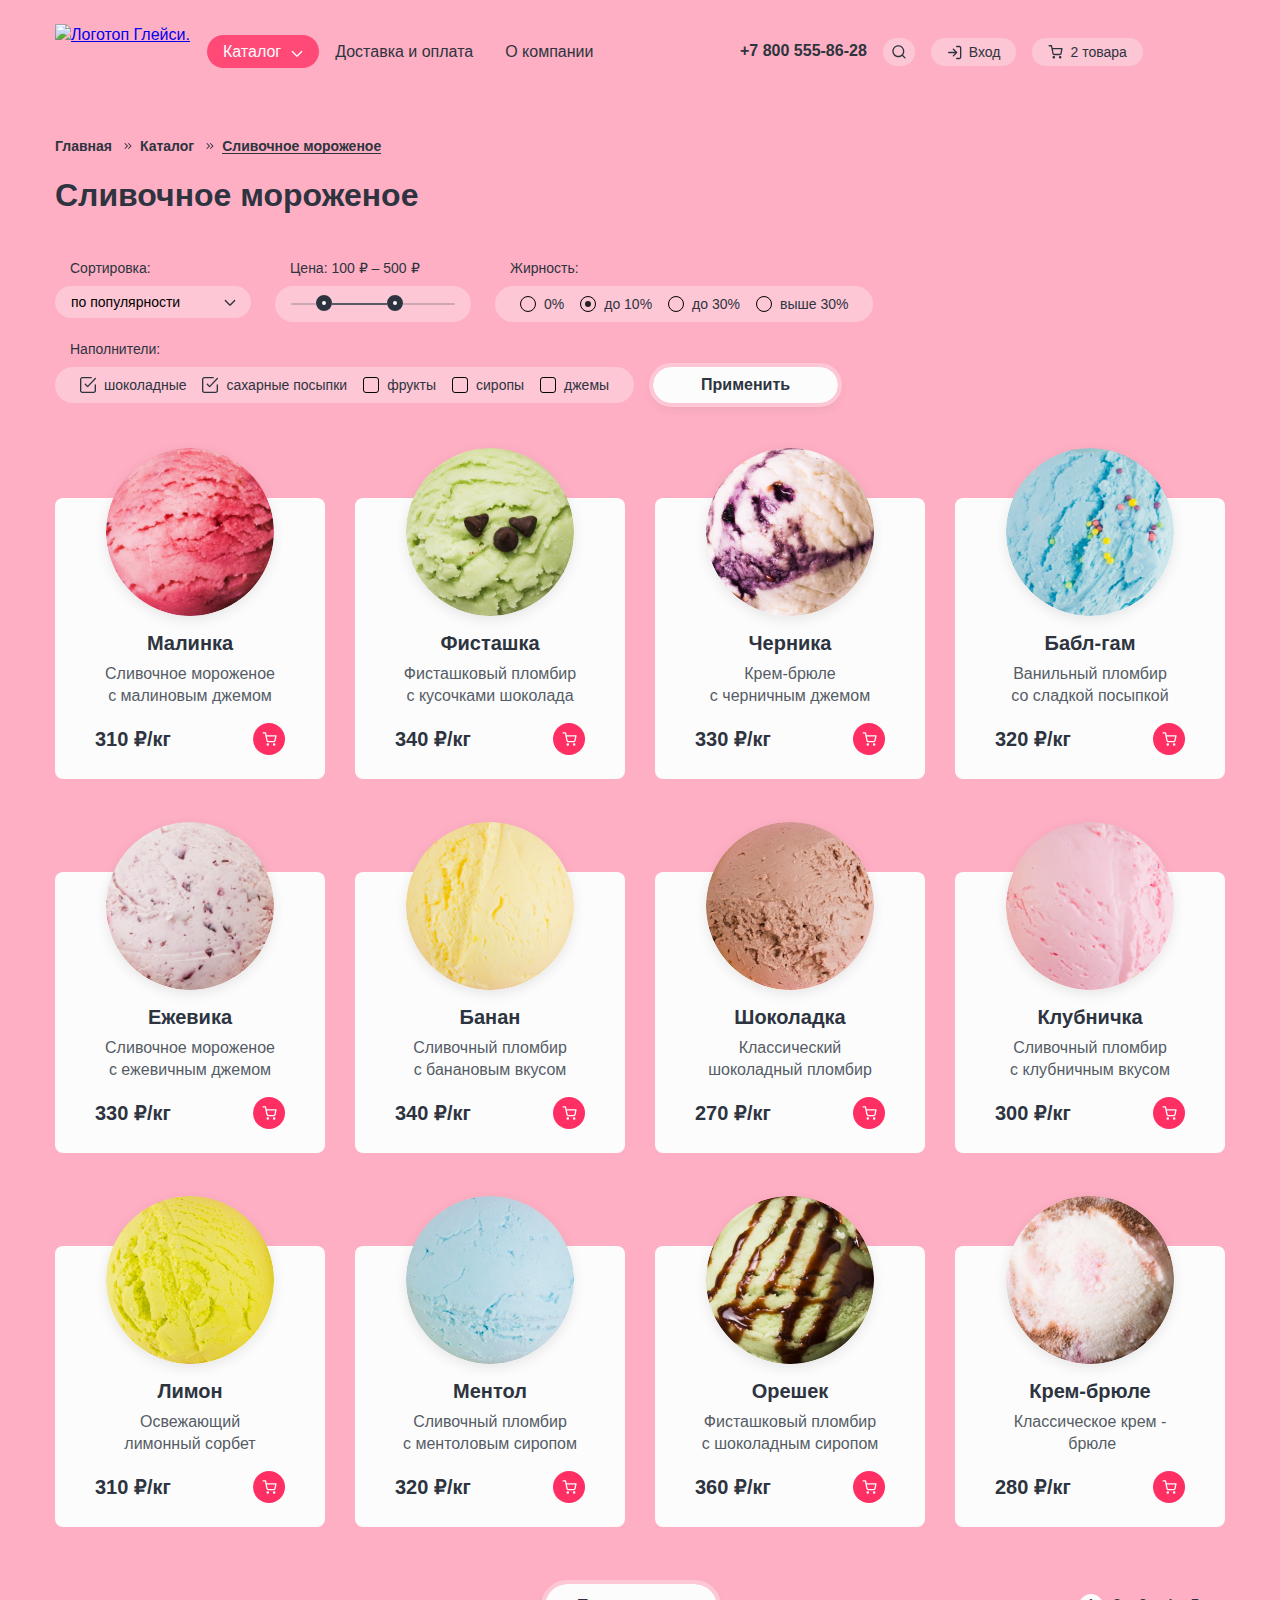
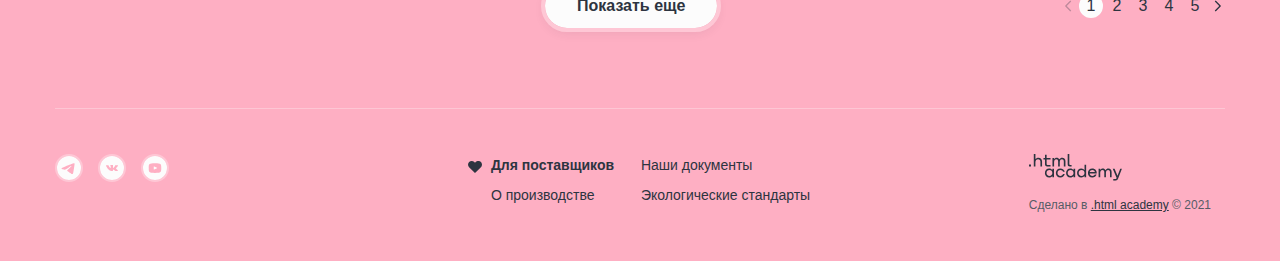
==== commit 3ef75102: "подготовка к защите" ====
--- a/catalog.html
+++ b/catalog.html
@@ -5,6 +5,7 @@
     <meta charset="utf-8">
     <title>Каталог: Сливочное мороженое</title>
     <link rel="stylesheet" href="styles/styles.css">
+    <link rel="icon" type="image/png" sizes="32x32" href="images/favicon.png">
   </head>
 
   <body class="pink-bg">
@@ -18,8 +19,8 @@
             <li class="navigation-item catalog-item">
               <a class="navigation-link catalog-link navigation-link-current" href="catalog.html">
                 Каталог
-                <svg class="catalog-arrow" width="12" height="7" viewBox="0 0 12 7" fill="none"
-                  xmlns="http://www.w3.org/2000/svg">
+                <svg class="catalog-arrow" aria-hidden="true" focusable="false" width="12" height="7" viewBox="0 0 12 7"
+                  fill="none" xmlns="http://www.w3.org/2000/svg">
                   <path fill-rule="evenodd" clip-rule="evenodd"
                     d="M1.808 1.053a.667.667 0 0 0-.943.943l4.66 4.66a.665.665 0 0 0 .955 0l4.661-4.66a.667.667 0 0 0-.942-.943L6.003 5.248 1.808 1.053Z"
                     fill="currentColor" />
@@ -121,9 +122,9 @@
                           <p class="cart-item-info">1 кг х 310 ₽</p>
                         </div>
                         <p class="cart-item-price">310 ₽</p>
-                        <button type="button" class="delete-cart-item-button">
-                          <svg class="delete-cart-item-icon" width="10" height="10" viewBox="0 0 10 10" fill="none"
-                            xmlns="http://www.w3.org/2000/svg">
+                        <button class="delete-cart-item-button" type="button">
+                          <svg class="delete-cart-item-icon" aria-hidden="true" focusable="false" width="10" height="10"
+                            viewBox="0 0 10 10" fill="none" xmlns="http://www.w3.org/2000/svg">
                             <path fill-rule="evenodd" clip-rule="evenodd"
                               d="M9.803 1.138A.667.667 0 1 0 8.86.195L5 4.056 1.137.196a.667.667 0 1 0-.943.942L4.056 5 .196 8.86a.667.667 0 0 0 .942.943L5 5.942 8.86 9.803a.667.667 0 1 0 .943-.943L5.942 5l3.861-3.862Z"
                               fill="#2D3440" />
@@ -138,9 +139,9 @@
                           <p class="cart-item-info">1,5 кг х 320 ₽</p>
                         </div>
                         <p class="cart-item-price">480 ₽</p>
-                        <button type="button" class="delete-cart-item-button">
-                          <svg class="delete-cart-item-icon" width="10" height="10" viewBox="0 0 10 10" fill="none"
-                            xmlns="http://www.w3.org/2000/svg">
+                        <button class="delete-cart-item-button" type="button">
+                          <svg class="delete-cart-item-icon" aria-hidden="true" focusable="false" width="10" height="10"
+                            viewBox="0 0 10 10" fill="none" xmlns="http://www.w3.org/2000/svg">
                             <path fill-rule="evenodd" clip-rule="evenodd"
                               d="M9.803 1.138A.667.667 0 1 0 8.86.195L5 4.056 1.137.196a.667.667 0 1 0-.943.942L4.056 5 .196 8.86a.667.667 0 0 0 .942.943L5 5.942 8.86 9.803a.667.667 0 1 0 .943-.943L5.942 5l3.861-3.862Z"
                               fill="#2D3440" />
@@ -478,8 +479,8 @@
         <ul class="social-list footer-social-list">
           <li class="social-item">
             <a class="social-link telegram-link" href="https://t.me/htmlacademy" target="_blank">
-              <svg class="telegram-icon" xmlns="http://www.w3.org/2000/svg" width="24" height="24" fill="none"
-                viewBox="0 0 16 16">
+              <svg class="telegram-icon" aria-hidden="true" focusable="false" xmlns="http://www.w3.org/2000/svg"
+                width="24" height="24" fill="none" viewBox="0 0 16 16">
                 <path fill="currentColor" fill-rule="evenodd"
                   d="M16 8A8 8 0 1 1 0 8a8 8 0 0 1 16 0ZM8.287 5.906c-.778.323-2.334.993-4.666 2.01-.378.15-.577.297-.595.441-.03.244.275.34.69.47l.175.056c.408.133.958.288 1.243.294.26.006.549-.101.868-.32 2.179-1.471 3.303-2.214 3.374-2.23.05-.012.12-.026.166.016.047.041.042.12.037.141-.03.129-1.226 1.241-1.846 1.817a18.84 18.84 0 0 0-.546.522c-.38.366-.664.64.016 1.088.326.216.588.394.848.571.285.194.569.387.937.629.093.061.183.124.27.186.331.237.63.449.997.416.214-.02.435-.221.547-.82.265-1.418.786-4.487.907-5.752a1.41 1.41 0 0 0-.014-.315.337.337 0 0 0-.114-.217.522.522 0 0 0-.31-.093c-.301.005-.762.166-2.984 1.09Z"
                   clip-rule="evenodd" />
@@ -489,8 +490,8 @@
           </li>
           <li class="social-item">
             <a class="social-link vk-link" href="https://vk.com/htmlacademy" target="_blank">
-              <svg class="vk-icon" xmlns="http://www.w3.org/2000/svg" width="24" height="24" fill="none"
-                viewBox="0 0 16 16">
+              <svg class="vk-icon" aria-hidden="true" focusable="false" xmlns="http://www.w3.org/2000/svg" width="24"
+                height="24" fill="none" viewBox="0 0 16 16">
                 <path fill="currentColor" fill-rule="evenodd"
                   d="M16 8A8 8 0 1 1 0 8a8 8 0 0 1 16 0ZM8.392 9.983h-.478s-1.055.056-1.984-.792c-1.013-.925-1.908-2.76-1.908-2.76s-.052-.12.004-.178c.063-.066.235-.07.235-.07l1.143-.006s.108.016.185.065c.063.041.099.118.099.118s.185.41.43.78c.477.723.7.881.861.803.237-.112.166-1.022.166-1.022s.004-.33-.12-.477c-.095-.114-.275-.147-.354-.156-.065-.008.041-.139.178-.198.206-.088.569-.093.998-.09.334.004.43.022.561.05.304.064.294.27.274.714a9.697 9.697 0 0 0-.013.464l-.003.126c-.007.228-.015.488.156.585.087.05.301.007.837-.79.254-.378.444-.822.444-.822s.042-.08.107-.113c.066-.035.155-.024.155-.024l1.203-.007s.361-.038.42.105c.061.15-.135.5-.627 1.075-.463.541-.69.743-.672.92.013.13.16.247.445.48.592.481.75.734.788.794a.326.326 0 0 0 .007.01c.265.386-.294.416-.294.416l-1.069.013s-.23.04-.531-.142c-.158-.095-.313-.25-.46-.398-.225-.226-.433-.435-.61-.386-.298.083-.289.646-.289.646s.002.12-.066.184c-.073.07-.218.083-.218.083Z"
                   clip-rule="evenodd" />
@@ -500,8 +501,8 @@
           </li>
           <li class="social-item">
             <a class="social-link youtube-link" href="https://www.youtube.com/user/htmlacademyru" target="_blank">
-              <svg class="youtube-icon" xmlns="http://www.w3.org/2000/svg" width="24" height="24" fill="none"
-                viewBox="0 0 16 16">
+              <svg class="youtube-icon" aria-hidden="true" focusable="false" xmlns="http://www.w3.org/2000/svg"
+                width="24" height="24" fill="none" viewBox="0 0 16 16">
                 <path fill="currentColor"
                   d="m9.336 7.86-1.872-.873c-.163-.075-.297.01-.297.19v1.646c0 .18.134.265.297.19l1.871-.874c.164-.076.164-.201 0-.278ZM8 0a8 8 0 1 0 0 16A8 8 0 0 0 8 0Zm0 11.25c-4.095 0-4.167-.37-4.167-3.25S3.905 4.75 8 4.75s4.167.37 4.167 3.25-.072 3.25-4.167 3.25Z" />
               </svg>
--- a/styles/styles.css
+++ b/styles/styles.css
@@ -62,7 +62,7 @@
   font-size: 16px;
   line-height: 20px;
   text-align: center;
-  color: #2D3440;
+  color: #2d3440;
   background-color: #fcfcfc;
   padding: 12px 32px;
   border-radius: 26px;
@@ -108,18 +108,18 @@
 .pink-button:hover {
   color: #2d3440;
   background: rgba(252, 252, 252, 0.3);
-  outline: 4px solid #FF2F64;
+  outline: 4px solid #ff2f64;
 }
 
 .pink-button:active {
   color: #fcfcfc;
-  background: #FEAFC3;
-  outline: 2px solid #2D3440;
+  background: #feafc3;
+  outline: 2px solid #2d3440;
   box-shadow: 0 4px 12px rgba(45, 52, 64, 0.1);
 }
 
 .pink-button:focus {
-  outline: 2px solid #2D3440;
+  outline: 2px solid #2d3440;
   background-color: #ff2f64;
   box-shadow: 0 4px 12px rgba(45, 52, 64, 0.1);
 }
@@ -135,6 +135,40 @@
   outline: 4px solid rgba(185, 185, 185, 0.3);
 }
 
+/* Loader */
+.loader-white {
+  padding-right: 56px;
+  background-image: url("../images/spinner-white.svg");
+  background-repeat: no-repeat;
+  background-position: right 25px center;
+  cursor: default;
+}
+
+.loader-white:hover {
+  background-image: url("../images/spinner-white.svg");
+  background-repeat: no-repeat;
+  background-position: right 25px center;
+  color: #fcfcfc;
+  background-color: #ff2f64;
+  outline: 4px solid #fec7d5;
+}
+
+.loader-black {
+  padding-right: 56px;
+  background-image: url("../images/spinner-black.svg");
+  background-repeat: no-repeat;
+  background-position: right 25px center;
+  cursor: default;
+}
+
+.loader-black:hover {
+  background-color: #fcfcfc;
+  background-image: url("../images/spinner-black.svg");
+  background-repeat: no-repeat;
+  background-position: right 25px center;
+  outline: 4px solid #fec7d5;
+}
+
 .page-wrapper {
   width: 1170px;
   margin: 0 auto;
@@ -176,6 +210,7 @@
   width: 500px;
   display: flex;
   flex-wrap: wrap;
+  gap: 20px 0;
   list-style-type: none;
   margin: 0;
   padding: 0;
@@ -329,12 +364,11 @@
   width: 103px;
 }
 
-
-
 .user-menu-wrapper {
   display: flex;
   flex-wrap: wrap;
   gap: 16px;
+  width: 485px;
 }
 
 .user-menu {
@@ -1126,7 +1160,7 @@
 .schedule {
   font-size: 14px;
   line-height: 20px;
-  color: #565C66;
+  color: #565c66;
   margin-bottom: 32px;
   display: block;
 }
@@ -1145,15 +1179,15 @@
 
 .footer-menu {
   padding: 0;
-  margin: 0 0 0 100px;
+  margin: 0 0 0 140px;
   width: 356px;
   display: grid;
-  grid-template-columns: 150px 210px;
+  grid-template-columns: 130px 210px;
+  gap: 0 20px;
   list-style-type: none;
 }
 
 .footer-menu-link {
-  padding-left: 24px;
   font-weight: 400;
   font-size: 14px;
   line-height: 20px;
@@ -1175,7 +1209,17 @@
 
 .heart-link {
   font-weight: 700;
-  background: url("../images/heart-icon.svg") no-repeat left center;
+  position: relative;
+}
+
+.heart-link::before {
+  content: "";
+  position: absolute;
+  width: 16px;
+  height: 16px;
+  background: url(../images/heart-icon.svg) no-repeat center;
+  top: 2px;
+  left: -24px;
 }
 
 .html-logo-link:hover {
@@ -1247,7 +1291,8 @@
 
 /* Каталог */
 .catalog {
-  margin-bottom: 80px;
+  padding-bottom: 80px;
+  border-bottom: 1px solid rgb(252, 252, 252, 0.3);
 }
 
 .page-header {
@@ -1274,6 +1319,10 @@
 .breadcrumbs-link {
   color: #2d3440;
   text-decoration: none;
+}
+
+.breadcrumbs-link:focus {
+  outline: 2px solid #ff2f64;
 }
 
 .breadcrumbs-link-current {
@@ -1342,9 +1391,18 @@
   min-width: 196px;
   padding: 8px 16px;
   background-color: #fec7d5;
+  background-image: url("../images/arrow.svg");
+  background-repeat: no-repeat;
+  background-position: right 15px center;
+  -webkit-appearance: none;
+  appearance: none;
   border: none;
   border-radius: 20px;
   cursor: pointer;
+}
+
+.select-control:focus {
+  outline: 2px solid #ff2f64;
 }
 
 .filter-title {
@@ -1384,7 +1442,6 @@
   padding: 10px 16px;
   border-radius: 20px;
   background-color: #fec7d5;
-
 }
 
 .range-scale {
@@ -1422,6 +1479,11 @@
   outline: 6px solid #2d3440;
 }
 
+.range-toggle:focus {
+  outline: 1px solid #ff2f64;
+  outline-offset: 1px;
+}
+
 .toggle-min {
   top: -8px;
   left: -10px;
@@ -1445,16 +1507,22 @@
   position: absolute;
   top: 2px;
   left: 0;
-  width: 15px;
-  height: 15px;
+  width: 16px;
+  height: 16px;
   border: 1.5px solid #000000;
   border-radius: 50%;
+  box-sizing: border-box;
 }
 
 .control:hover .control-mark {
   border-color: #fcfcfc;
 }
 
+.control-input:focus + .control-mark {
+  outline: 1px solid #ff2f64;
+  outline-offset: 2px;
+}
+
 .control-input:disabled + .control-mark {
   opacity: 0.5;
 }
@@ -1465,8 +1533,8 @@
 
 .control-input[type="radio"]:checked + .control-mark::before {
   position: absolute;
-  top: 5px;
-  left: 5px;
+  top: 4px;
+  left: 4px;
   width: 6px;
   height: 6px;
   background-color: #242424;
@@ -1483,7 +1551,19 @@
 }
 
 .control-input[type="checkbox"]:checked + .control-mark::before {
-  content: url("../images/checkbox-checked.svg");
+  content: "";
+  width: 16px;
+  height: 16px;
+  background-image: url("../images/checkbox-checked.svg");
+  background-repeat: no-repeat;
+  background-size: cover;
+  background-position: center;
+  position: absolute;
+}
+
+.control-input[type="checkbox"]:checked:hover + .control-mark::before {
+  content: "";
+  background-image: url("../images/checkbox-checked-white.svg");
 }
 
 .catalog-product-list {
@@ -1500,6 +1580,7 @@
 }
 
 .pagination {
+  width: 300px;
   padding: 0;
   margin: 0;
   display: flex;
@@ -1507,6 +1588,7 @@
   gap: 2px;
   list-style-type: none;
   align-items: center;
+  justify-content: flex-end;
 }
 
 .pagination-link {
@@ -1570,6 +1652,10 @@
   height: 16px;
   background: url("../images/arrow.svg") no-repeat center;
   transform: rotate(-90deg);
+}
+
+.catalog-footer {
+  padding-top: 45px;
 }
 
 /* Popover */
@@ -1842,6 +1928,17 @@
   display: none;
 }
 
+.tooltip-text::before {
+  content: "";
+  background-image: url("../images/tooltip-arrow.svg");
+  background-repeat: no-repeat;
+  width: 14px;
+  height: 12px;
+  position: absolute;
+  left: -6px;
+  top: 15px;
+}
+
 .tooltip-toggle:hover + .tooltip-text,
 .tooltip-toggle:focus + .tooltip-text {
   display: block;
@@ -1912,10 +2009,14 @@
 }
 
 .text-field {
-  min-height: 150px;
+  resize: none;
 }
 
 .modal-submit-button {
   margin-top: 16px;
   align-self: flex-end;
 }
+
+.modal-close {
+  display: none;
+}
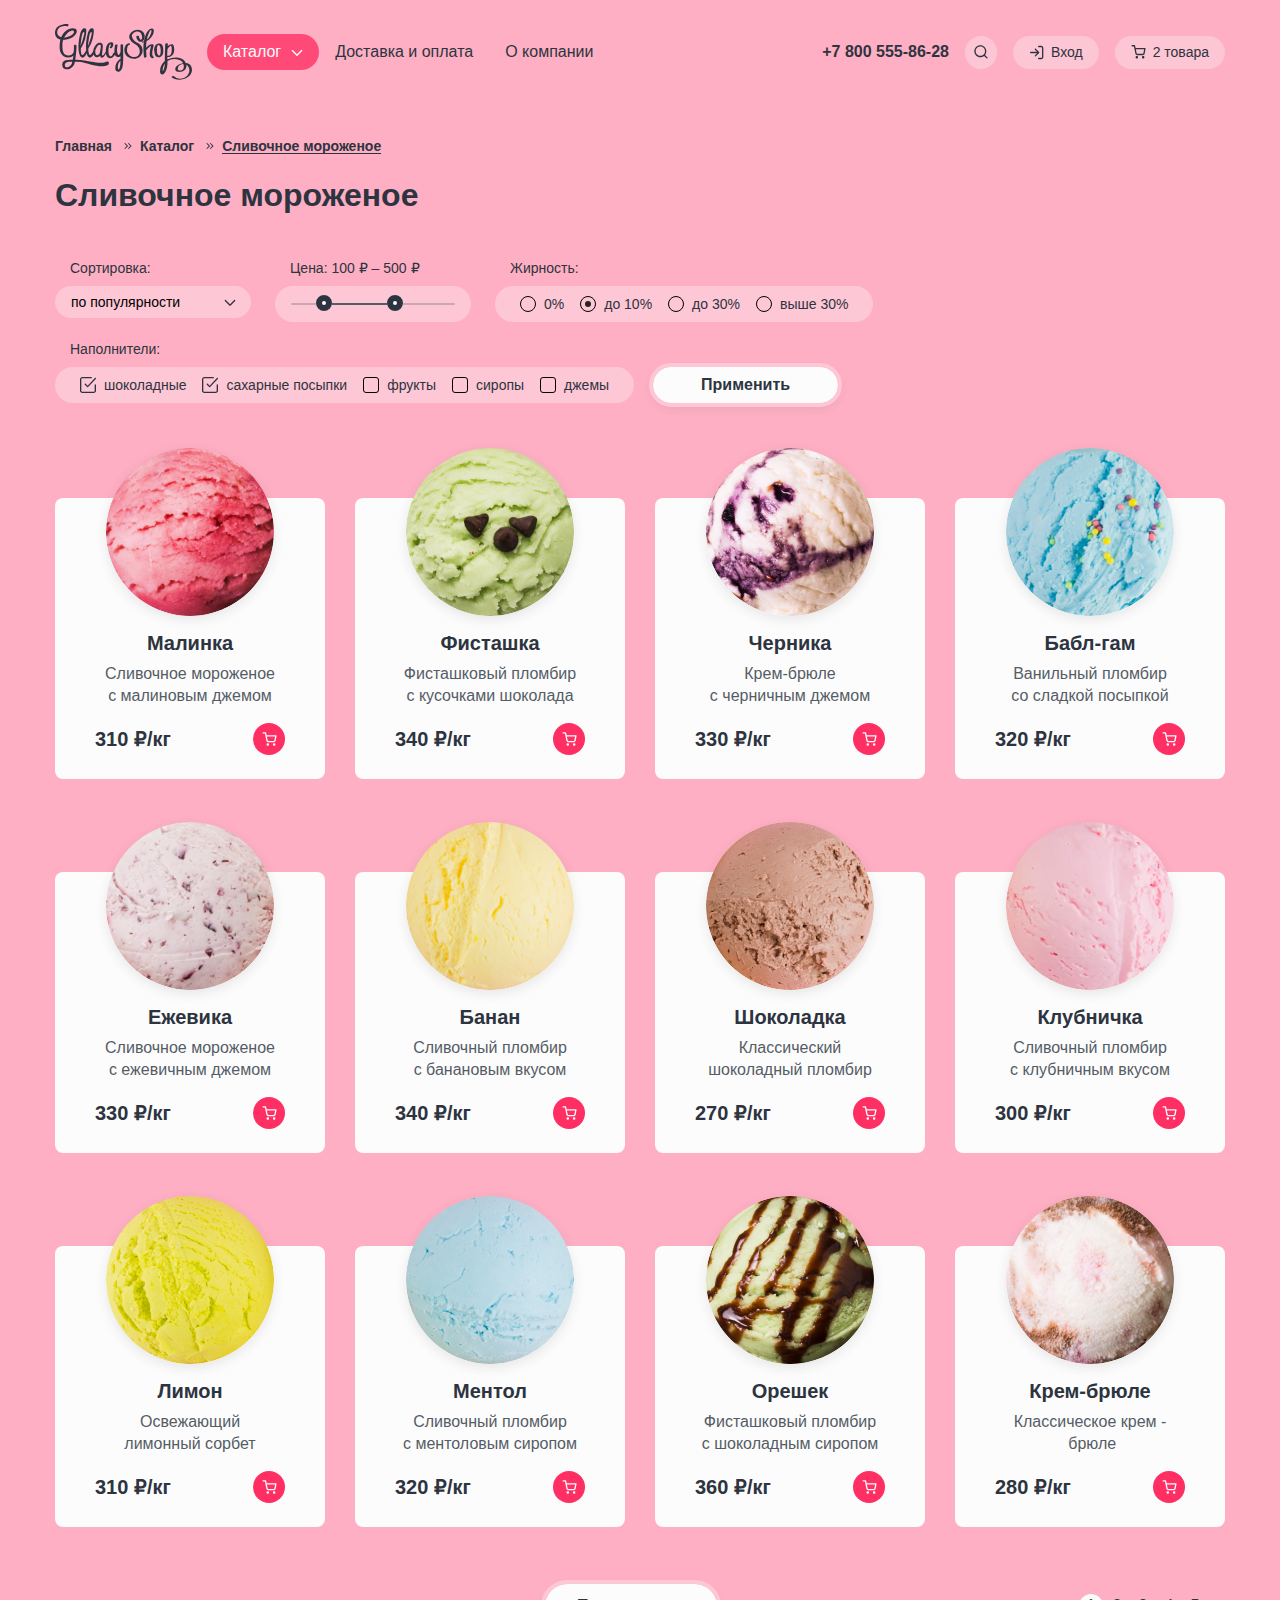
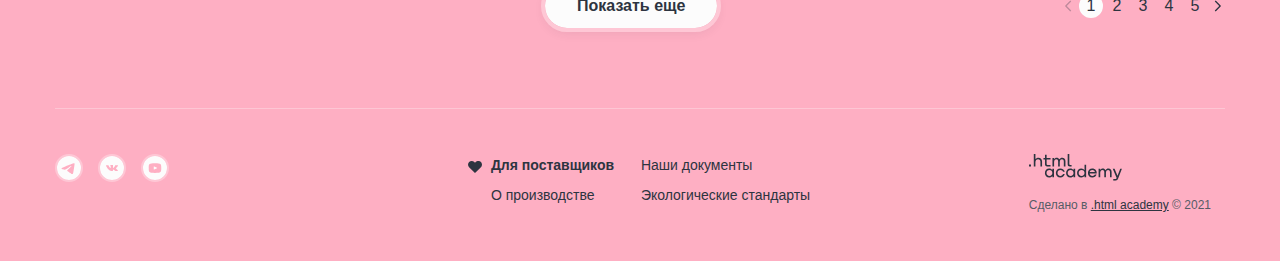
==== commit b4c7c7f2: "Merge pull request #2 from kseli/master" ====
--- a/catalog.html
+++ b/catalog.html
@@ -183,7 +183,7 @@
           <form class="catalog-filter-form" action="https://echo.htmlacademy.ru/" method="get">
             <div class="select-wrapper">
               <p class="filter-title">Сортировка:</p>
-              <select class="select-control">
+              <select class="select-control" name="sort">
                 <option value="popular">по популярности</option>
                 <option value="cheap">дешевое</option>
                 <option value="expensive">дорогое</option>
--- a/styles/styles.css
+++ b/styles/styles.css
@@ -34,13 +34,14 @@
 }
 
 body {
+  min-width: 1170px;
   font-family: "Inter", sans-serif;
   font-weight: 400;
   font-size: 16px;
   line-height: 22px;
   color: #565c66;
   background-color: #feafc3;
-  padding: 0;
+  padding: 0 20px;
   margin: 0;
 }
 
@@ -216,6 +217,25 @@
   padding: 0;
 }
 
+.navigation-item {
+  max-width: 185px;
+  box-sizing: border-box;
+  border-radius: 30px;
+}
+
+.navigation-item:hover {
+  background-color: rgba(252, 252, 252, 0.5);
+}
+
+.navigation-item:active {
+  background-color: #fcfcfc;
+}
+
+.navigation-item:focus-within {
+  background-color: rgba(252, 252, 252, 0.5);
+  outline: 2px solid #2d3440;
+}
+
 .navigation-link {
   font-weight: 400;
   font-size: 16px;
@@ -224,23 +244,12 @@
   text-decoration: none;
   padding: 8px 16px;
   border-radius: 30px;
-}
-
-.navigation-link:hover,
-.user-menu-link:hover {
-  background-color: rgba(252, 252, 252, 0.5);
-  border-radius: 30px;
-}
-
-.navigation-link:active,
-.user-menu-link:active {
-  background-color: #fcfcfc;
-}
-
-.navigation-link:focus,
-.user-menu-link:focus {
-  background-color: rgba(252, 252, 252, 0.5);
-  outline: 2px solid #2d3440;
+  display: block;
+  box-sizing: border-box;
+}
+
+.navigation-link:focus {
+  outline: none;
 }
 
 .navigation-link-current {
@@ -285,6 +294,101 @@
 .catalog-item:focus-within .submenu-wrapper {
   display: block;
 }
+
+.user-menu-wrapper {
+  display: flex;
+  flex-wrap: wrap;
+  gap: 16px;
+  width: 485px;
+  justify-content: flex-end;
+}
+
+.user-menu {
+  display: flex;
+  flex-wrap: wrap;
+  gap: 16px;
+  margin: 0;
+  padding: 0;
+  list-style-type: none;
+}
+
+.user-menu-item {
+  position: relative;
+  background: rgba(252, 252, 252, 0.3);
+  border-radius: 30px;
+  max-width: 160px;
+}
+
+.user-menu-link {
+  font-weight: 400;
+  font-size: 14px;
+  line-height: 20px;
+  color: #2d3440;
+  text-decoration: none;
+  display: block;
+  border-radius: 30px;
+  min-width: 16px;
+  min-height: 33px;
+  padding: 6px 16px;
+  box-sizing: border-box;
+}
+
+.user-menu-link:hover {
+  opacity: 0.6;
+}
+
+.user-menu-link:focus {
+  background-color: rgba(252, 252, 252, 0.5);
+  outline: 2px solid #2d3440;
+}
+
+.user-menu-link-active {
+  background-color: #ff4a78;
+}
+
+.search-link {
+  background-image: url("../images/search.svg");
+  background-repeat: no-repeat;
+  background-position: center;
+  border-radius: 27px;
+}
+
+.login-link {
+  padding-left: 38px;
+  background-image: url("../images/log-in.svg");
+  background-repeat: no-repeat;
+  background-position: left 16px center;
+}
+
+.cart-link {
+  padding-left: 38px;
+  background-image: url("../images/cart.svg");
+  background-repeat: no-repeat;
+  background-position: left 16px center;
+}
+
+.phone-link {
+  margin: auto 0;
+  font-weight: 700;
+  font-size: 16px;
+  line-height: 20px;
+  color: #2d3440;
+  text-decoration: none;
+}
+
+.phone-link:hover {
+  opacity: 0.6;
+}
+
+.phone-link:active {
+  opacity: 0.3;
+}
+
+.phone-link:focus {
+  outline: 2px solid #ff2f64;
+}
+
+
 
 /* Submenu */
 .submenu-wrapper {
@@ -364,82 +468,6 @@
   width: 103px;
 }
 
-.user-menu-wrapper {
-  display: flex;
-  flex-wrap: wrap;
-  gap: 16px;
-  width: 485px;
-}
-
-.user-menu {
-  display: flex;
-  flex-wrap: wrap;
-  gap: 16px;
-  margin: 0;
-  padding: 0;
-  list-style-type: none;
-}
-
-.user-menu-item {
-  position: relative;
-}
-
-.phone-link {
-  font-weight: 700;
-  font-size: 16px;
-  line-height: 20px;
-  color: #2d3440;
-  text-decoration: none;
-}
-
-.phone-link:hover {
-  opacity: 0.6;
-}
-
-.phone-link:active {
-  opacity: 0.3;
-}
-
-.phone-link:focus {
-  outline: 2px solid #ff2f64;
-}
-
-.user-menu-link {
-  font-weight: 400;
-  font-size: 14px;
-  line-height: 20px;
-  color: #2d3440;
-  background: rgba(252, 252, 252, 0.3);
-  border-radius: 30px;
-  text-decoration: none;
-  padding: 6px 16px;
-}
-
-.user-menu-link-active {
-  background-color: #ff4a78;
-}
-
-.search-link {
-  background-image: url("../images/search.svg");
-  background-repeat: no-repeat;
-  background-position: center;
-  border-radius: 27px;
-}
-
-.login-link {
-  padding-left: 38px;
-  background-image: url("../images/log-in.svg");
-  background-repeat: no-repeat;
-  background-position: left 16px center;
-}
-
-.cart-link {
-  padding-left: 38px;
-  background-image: url("../images/cart.svg");
-  background-repeat: no-repeat;
-  background-position: left 16px center;
-}
-
 .section-title {
   font-weight: 900;
   font-size: 32px;
@@ -635,8 +663,10 @@
   padding: 0;
   margin: 0;
   display: flex;
+  flex-wrap: wrap;
   gap: 10px;
   list-style-type: none;
+  max-width: 160px;
 }
 
 .gifts {
@@ -837,6 +867,7 @@
 }
 
 .about-us-item {
+  min-height: 65px;
   width: 442px;
   padding-left: 65px;
   margin: 0;
@@ -871,8 +902,8 @@
   background-color: #fcfcfc;
   background-image: url("../images/news-bg.png");
   background-repeat: no-repeat;
-  background-size: cover;
-  background-position: right;
+  background-size: contain;
+  background-position: top right;
   border-radius: 16px;
   padding: 32px;
   box-sizing: border-box;
@@ -926,6 +957,7 @@
 }
 
 .newsletter {
+  height: -webkit-fill-available;
   display: inline-block;
   color: #565c66;
   background-color: #fcfcfc;
@@ -1401,8 +1433,12 @@
   cursor: pointer;
 }
 
+.select-control:hover {
+  background-color: rgb(252, 252, 252, 0.5);
+}
+
 .select-control:focus {
-  outline: 2px solid #ff2f64;
+  outline: 2px solid #fcfcfc;
 }
 
 .filter-title {
@@ -1661,8 +1697,8 @@
 /* Popover */
 .popover-wrapper {
   position: absolute;
-  padding-top: 15px;
-  right: 0;
+  padding-top: 10px;
+  right: 3px;
   z-index: 1;
   display: none;
 }
@@ -1692,7 +1728,7 @@
   font-size: 24px;
   line-height: 30px;
   padding: 0;
-  margin: 0 0 25px 0;
+  margin: 0 0 28px 0;
 }
 
 /* Поиск по сайту */
@@ -1703,8 +1739,7 @@
 }
 
 .popover-search-wrapper {
-  margin-top: 20px;
-  padding-top: 20px;
+  padding-top: 7px;
 }
 
 .popover-search-open {
@@ -1715,23 +1750,22 @@
   width: 100%;
 }
 
-.popover-search-open:hover .popover-search-wrapper {
-  display: block;
-}
-
+.search-link:active ~ .popover-search-wrapper,
 .search-link:focus-within ~ .popover-search-wrapper {
   display: block;
 }
 
 /* Личный кабинет */
-.popover-auth-open:hover .popover-auth-wrapper {
-  display: block;
-}
-
+.login-link:active ~ .popover-auth-wrapper,
 .login-link:focus-within ~ .popover-auth-wrapper {
   display: block;
 }
 
+.popover-auth {
+  width: 420px;
+}
+
+
 .popover-auth-field {
   width: 100%;
 }
@@ -1741,13 +1775,13 @@
 }
 
 .popover-auth-field:last-of-type {
-  margin-bottom: 32px;
+  margin-bottom: 30px;
 }
 
 .auth-confirm-wrapper {
   display: flex;
   flex-wrap: wrap;
-  gap: 23px;
+  gap: 25px;
 }
 
 .auth-links-wrapper {
@@ -1762,6 +1796,10 @@
   line-height: 20px;
 }
 
+.auth-form-link:not(:last-child) {
+  margin-bottom: 2px;
+}
+
 .auth-form-link:hover {
   opacity: 0.6;
 }
@@ -1771,10 +1809,6 @@
 }
 
 /* Корзина */
-.popover-cart-open:hover .popover-cart-wrapper {
-  display: block;
-}
-
 .cart-link:active ~ .popover-cart-wrapper,
 .cart-link:focus-within ~ .popover-cart-wrapper {
   display: block;
@@ -1887,7 +1921,7 @@
 .tooltip {
   position: absolute;
   margin-top: 4px;
-  margin-left: 2px;
+  margin-left: 5px;
   width: 14px;
   height: 14px;
 }
@@ -1994,14 +2028,14 @@
   line-height: 30px;
   color: #2d3440;
   padding: 0;
-  margin: 0 0 32px 0;
+  margin: 0 0 30px 0;
 }
 
 .modal-form {
   display: flex;
   flex-direction: column;
   flex-wrap: wrap;
-  gap: 16px;
+  gap: 15px;
 }
 
 .modal-field {
